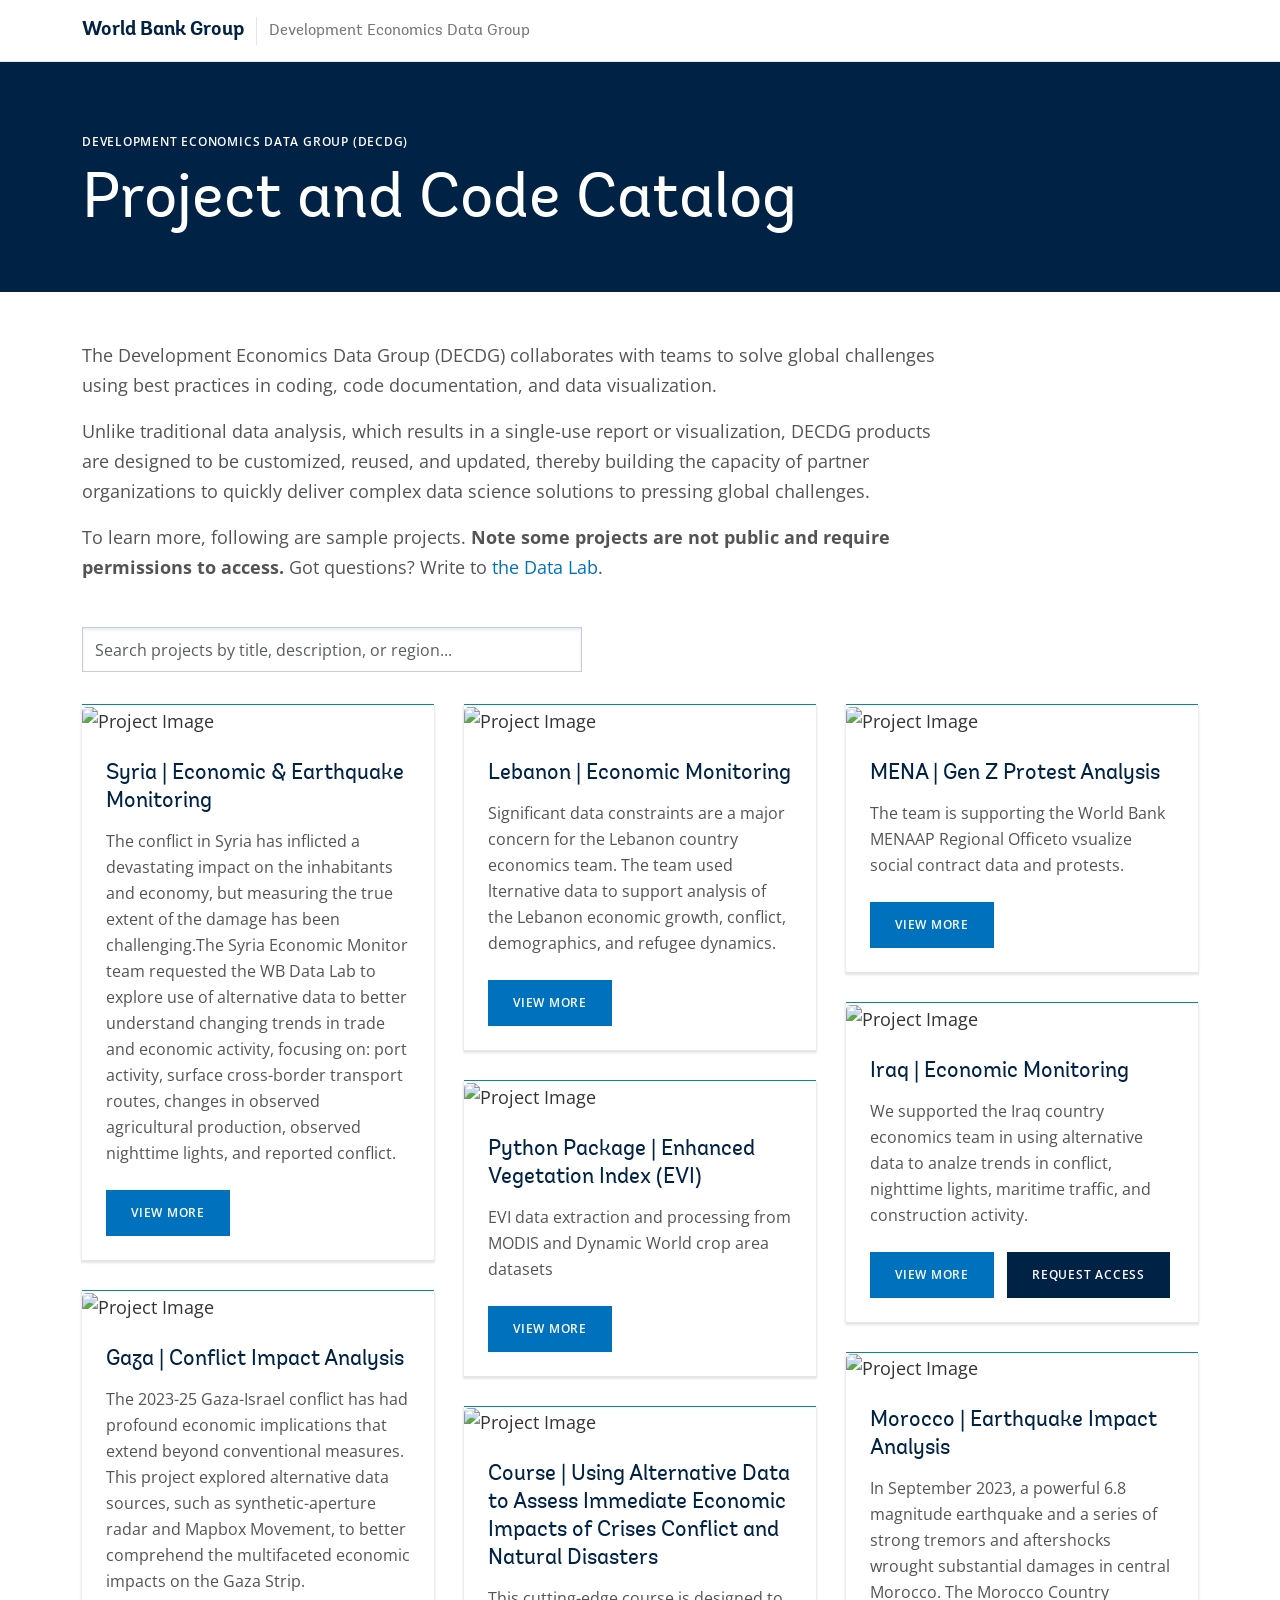
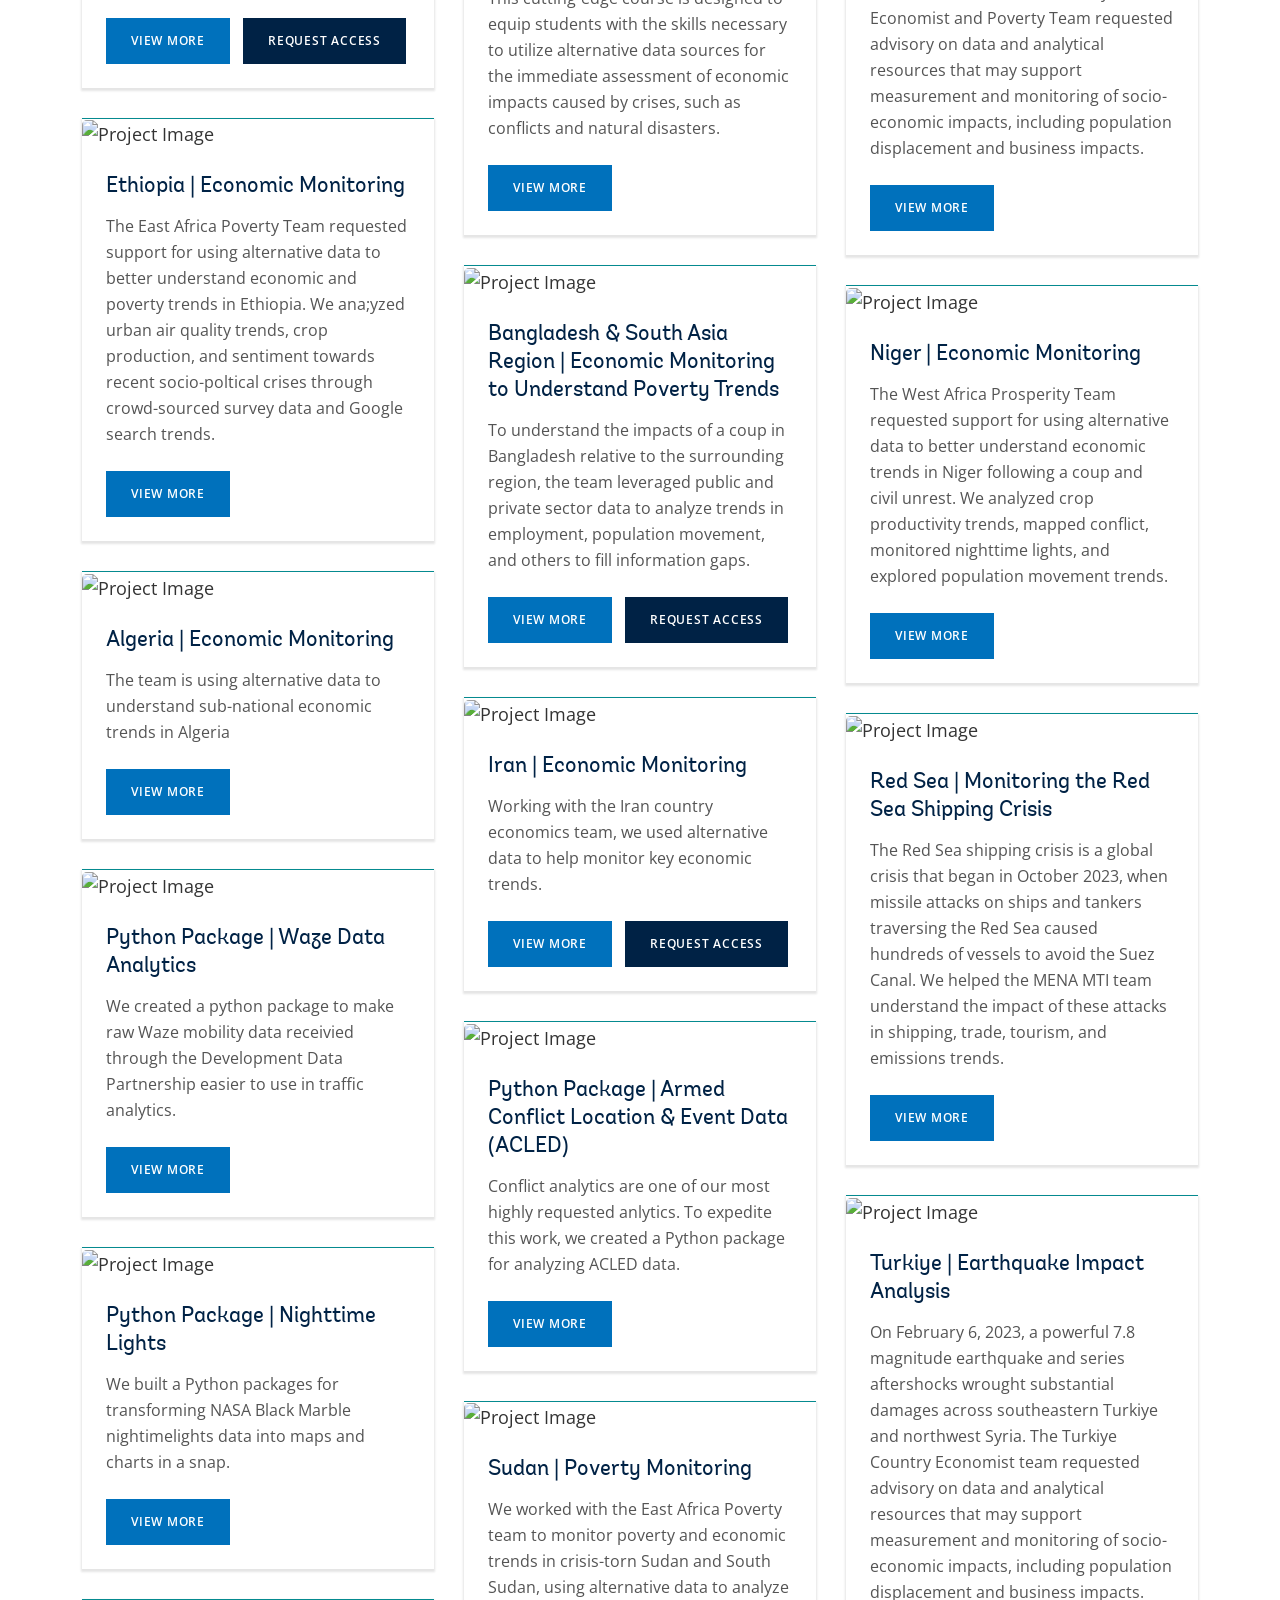
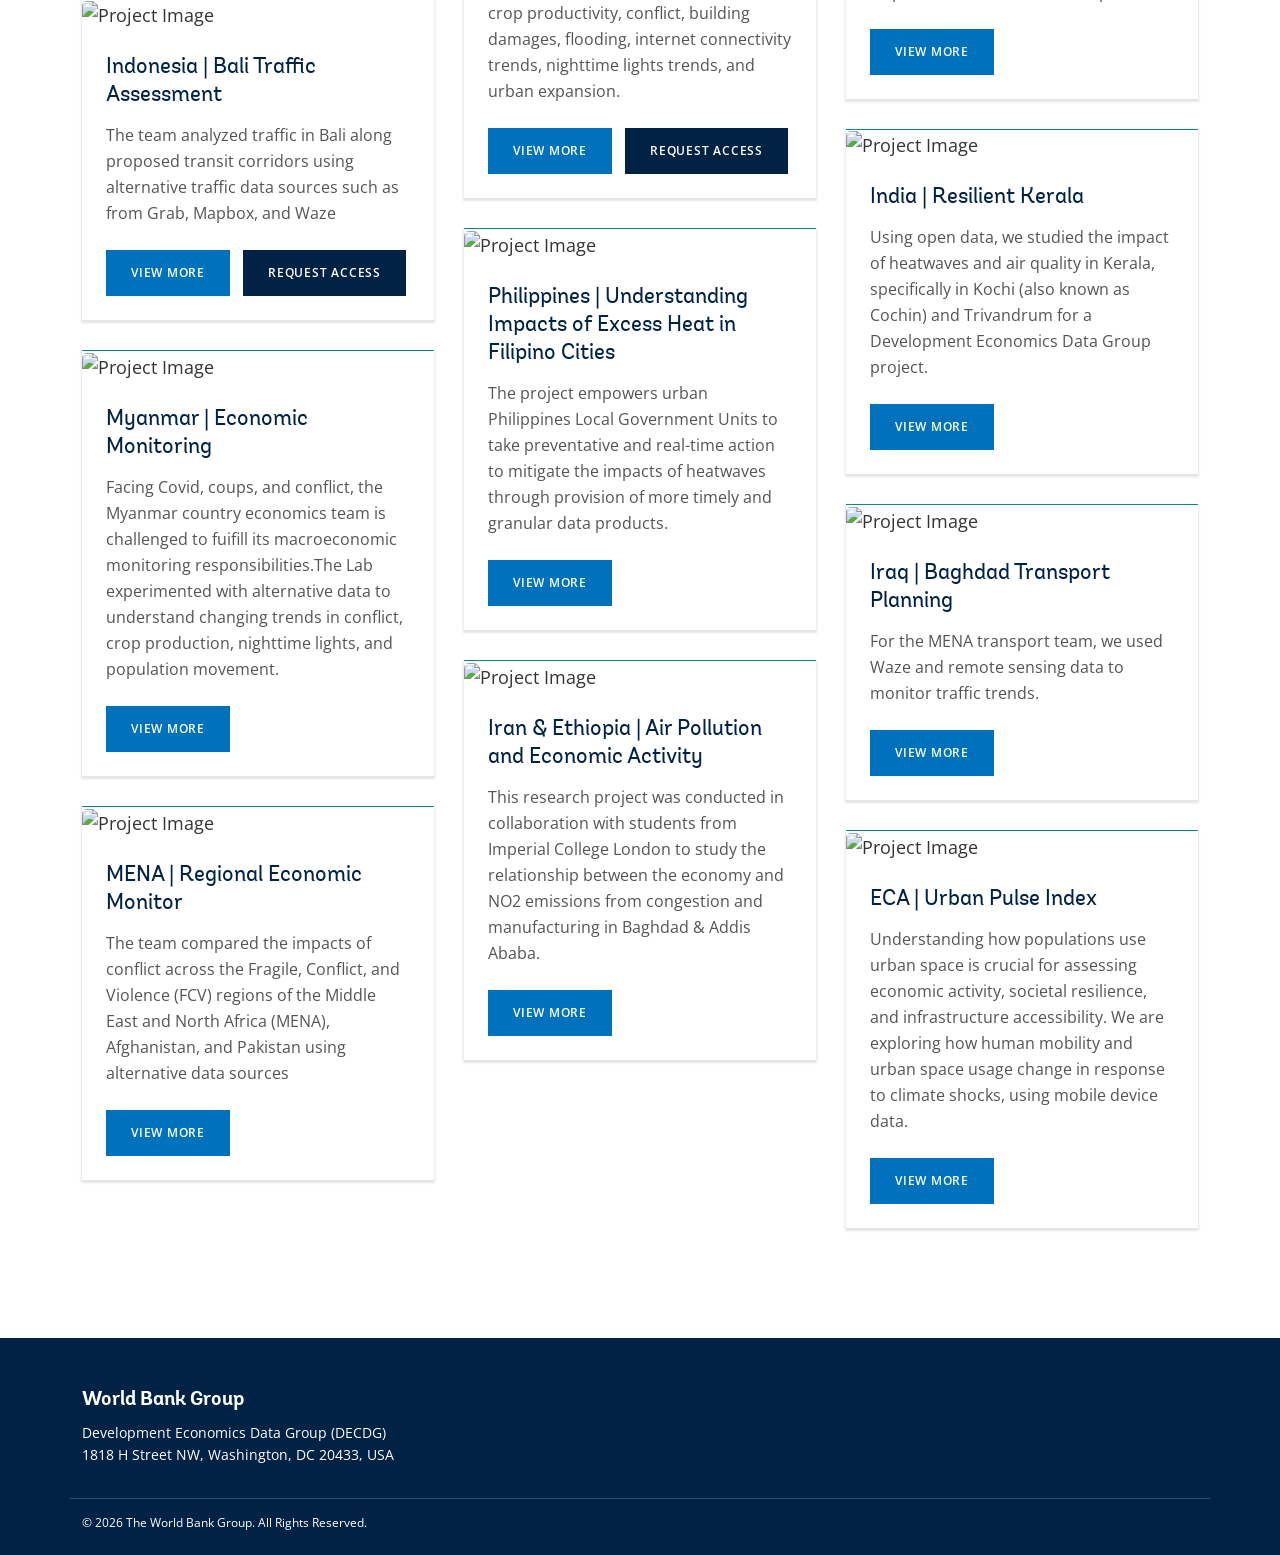
==== index.html @ d18d364f "Restyle catalog with WBG Development Data Group design Co-Authored-By: Claude Sonnet 5 <noreply@anth" ====
<!DOCTYPE html>
<html lang="en">
<head>
    <meta charset="UTF-8">
    <meta name="viewport" content="width=device-width, initial-scale=1.0">
    <title>Project and Code Catalog</title>
    <!-- Direct static paths -->
      <link rel="stylesheet" href="https://cdn.jsdelivr.net/npm/bootstrap@5.3.0/dist/css/bootstrap.min.css">
  <link rel="stylesheet" href="./static/styles.css">
</head>
<body>

    <div class="content-wrapper">
        <!-- Navbar -->
        <nav class="site-nav">
            <a class="container site-brand" href="https://datapartnership.org/" target="_blank">
                <span class="brand-wbg">World Bank Group</span>
                <span class="brand-unit">Development Economics Data Group</span>
            </a>
        </nav>

        <!-- Hero -->
        <header class="hero">
            <div class="container hero-inner">
                <div class="hero-eyebrow">Development Economics Data Group (DECDG)</div>
                <h1 class="page-title">Project and Code Catalog</h1>
            </div>
        </header>

        <!-- Main Content -->
        <main class="container mt-5">
            <!-- Description Text -->
            <p class="data-lab-description">
                The Development Economics Data Group (DECDG) collaborates with teams to solve global challenges using best practices in coding, code documentation, and data visualization.
            </p>
            <p class="data-lab-description">
                Unlike traditional data analysis, which results in a single-use report or visualization, DECDG products are designed to be customized, reused, and updated, thereby building the capacity of partner organizations to quickly deliver complex data science solutions to pressing global challenges.
            </p>
            <p class="data-lab-description">
                To learn more, following are sample projects. <strong>Note some projects are not public and require permissions to access.</strong> Got questions? Write to <a href="mailto:datalabp@worldbank.org">the Data Lab</a>.
            </p>

            <br>

            <!-- Search -->
            <div class="project-search-wrapper">
                <input type="text" id="project-search" class="form-control project-search" placeholder="Search projects by title, description, or region...">
                <p id="project-search-count" class="project-search-count"></p>
            </div>

            <!-- Project Cards -->
            <div class="masonry-grid" id="masonry-grid">
                
                    
                    <div class="masonry-item">
                        <div class="card">
                            
                                <img src="./static/images/syr.png" class="card-img-top" alt="Project Image">
                            
                            <div class="card-body">
                                <h5 class="card-title">Syria | Economic &amp; Earthquake Monitoring</h5>
                                <p class="card-text">The conflict in Syria has inflicted a devastating impact on the inhabitants and economy, but measuring the true extent of the damage has been challenging.The Syria Economic Monitor team requested the WB Data Lab to explore use of alternative data to better understand changing trends in trade and economic activity, focusing on: port activity, surface cross-border transport routes, changes in observed agricultural production, observed nighttime lights, and reported conflict.</p>
                                <a href="https://datapartnership.org/syria-economic-monitor/README.html" class="btn btn-primary" target="_blank">View More</a>
                                
                            </div>
                        </div>
                    </div>
                    
                
                    
                    <div class="masonry-item">
                        <div class="card">
                            
                                <img src="./static/images/gaza.png" class="card-img-top" alt="Project Image">
                            
                            <div class="card-body">
                                <h5 class="card-title">Gaza | Conflict Impact Analysis</h5>
                                <p class="card-text">The 2023-25 Gaza-Israel conflict has had profound economic implications that extend beyond conventional measures. This project explored alternative data sources, such as synthetic-aperture radar and Mapbox Movement, to better comprehend the multifaceted economic impacts on the Gaza Strip.</p>
                                <a href="https://worldbank.github.io/gaza-israel-conflict-impact-analysis/README.html" class="btn btn-primary" target="_blank">View More</a>
                                
                                <a href="mailto:datapartnership@worldbank.org?subject=Request%20to%20Access%20Project%20Information%20and%20Code%3A%20Gaza%20%7C%20Conflict%20Impact%20Analysis&body=Dear%20Development%20Data%20Partnership%20Colleagues%2C%0A%0AI%20am%20writing%20to%20request%20permission%20to%20access%20project%20information%2C%20analytics%2C%20and%20code%20repository%20for%20the%20above-referenced%20project." class="btn btn-request-access">Request Access</a>
                                
                            </div>
                        </div>
                    </div>
                    
                
                    
                    <div class="masonry-item">
                        <div class="card">
                            
                                <img src="./static/images/ethi.png" class="card-img-top" alt="Project Image">
                            
                            <div class="card-body">
                                <h5 class="card-title">Ethiopia | Economic Monitoring</h5>
                                <p class="card-text">The East Africa Poverty Team requested support for using alternative data to better understand economic and poverty trends in Ethiopia. We ana;yzed urban air quality trends, crop production, and sentiment towards recent socio-poltical crises through crowd-sourced survey data and Google search trends.</p>
                                <a href="https://datapartnership.org/ethiopia-economic-monitoring/README.html" class="btn btn-primary" target="_blank">View More</a>
                                
                            </div>
                        </div>
                    </div>
                    
                
                    
                    <div class="masonry-item">
                        <div class="card">
                            
                                <img src="./static/images/algeria.png" class="card-img-top" alt="Project Image">
                            
                            <div class="card-body">
                                <h5 class="card-title">Algeria | Economic Monitoring</h5>
                                <p class="card-text">The team is using alternative data to understand  sub-national economic trends in Algeria</p>
                                <a href=" https://datapartnership.org/algeria-economic-monitoring/README.html" class="btn btn-primary" target="_blank">View More</a>
                                
                            </div>
                        </div>
                    </div>
                    
                
                    
                    <div class="masonry-item">
                        <div class="card">
                            
                                <img src="./static/images/waze.png" class="card-img-top" alt="Project Image">
                            
                            <div class="card-body">
                                <h5 class="card-title">Python Package | Waze Data Analytics</h5>
                                <p class="card-text">We created a python package to make raw Waze mobility data receivied through the Development Data Partnership easier to use in traffic analytics. </p>
                                <a href="https://github.com/worldbank/wazeasy" class="btn btn-primary" target="_blank">View More</a>
                                
                            </div>
                        </div>
                    </div>
                    
                
                    
                    <div class="masonry-item">
                        <div class="card">
                            
                                <img src="./static/images/ntl.png" class="card-img-top" alt="Project Image">
                            
                            <div class="card-body">
                                <h5 class="card-title">Python Package | Nighttime Lights</h5>
                                <p class="card-text">We built a Python packages for transforming NASA Black Marble nightimelights data into maps and charts in a snap.</p>
                                <a href="https://worldbank.github.io/blackmarblepy/README.html" class="btn btn-primary" target="_blank">View More</a>
                                
                            </div>
                        </div>
                    </div>
                    
                
                    
                    <div class="masonry-item">
                        <div class="card">
                            
                                <img src="./static/images/bali.png" class="card-img-top" alt="Project Image">
                            
                            <div class="card-body">
                                <h5 class="card-title">Indonesia | Bali Traffic Assessment</h5>
                                <p class="card-text">The team analyzed traffic in Bali along proposed transit corridors using alternative traffic data sources such as from Grab, Mapbox, and Waze</p>
                                <a href="https://worldbank.github.io/indonesia-traffic-analysis/README.html" class="btn btn-primary" target="_blank">View More</a>
                                
                                <a href="mailto:datapartnership@worldbank.org?subject=Request%20to%20Access%20Project%20Information%20and%20Code%3A%20Indonesia%20%7C%20Bali%20Traffic%20Assessment&body=Dear%20Development%20Data%20Partnership%20Colleagues%2C%0A%0AI%20am%20writing%20to%20request%20permission%20to%20access%20project%20information%2C%20analytics%2C%20and%20code%20repository%20for%20the%20above-referenced%20project." class="btn btn-request-access">Request Access</a>
                                
                            </div>
                        </div>
                    </div>
                    
                
                    
                    <div class="masonry-item">
                        <div class="card">
                            
                                <img src="./static/images/myan.png" class="card-img-top" alt="Project Image">
                            
                            <div class="card-body">
                                <h5 class="card-title">Myanmar | Economic Monitoring</h5>
                                <p class="card-text">Facing Covid, coups, and conflict, the Myanmar country economics team is challenged to fuifill its macroeconomic monitoring responsibilities.The Lab experimented with alternative data to understand changing trends in conflict, crop production, nighttime lights, and population movement.</p>
                                <a href="https://datapartnership.org/myanmar-economic-monitor/README.html" class="btn btn-primary" target="_blank">View More</a>
                                
                            </div>
                        </div>
                    </div>
                    
                
                    
                    <div class="masonry-item">
                        <div class="card">
                            
                                <img src="./static/images/mena.png" class="card-img-top" alt="Project Image">
                            
                            <div class="card-body">
                                <h5 class="card-title">MENA | Regional Economic Monitor</h5>
                                <p class="card-text">The team compared the impacts of conflict across the Fragile, Conflict, and Violence (FCV) regions of the Middle East and North Africa (MENA), Afghanistan, and Pakistan using alternative data sources</p>
                                <a href="https://worldbank.github.io/MENA-FCV-economic-monitor/README.html" class="btn btn-primary" target="_blank">View More</a>
                                
                            </div>
                        </div>
                    </div>
                    
                
                    
                    <div class="masonry-item">
                        <div class="card">
                            
                                <img src="./static/images/leb.png" class="card-img-top" alt="Project Image">
                            
                            <div class="card-body">
                                <h5 class="card-title">Lebanon | Economic Monitoring</h5>
                                <p class="card-text">Significant data constraints are a major concern for the Lebanon country economics team. The team used lternative data to support analysis of the Lebanon economic growth, conflict, demographics, and refugee dynamics.</p>
                                <a href="https://datapartnership.org/lebanon-economic-monitor/README.html" class="btn btn-primary" target="_blank">View More</a>
                                
                            </div>
                        </div>
                    </div>
                    
                
                    
                    <div class="masonry-item">
                        <div class="card">
                            
                                <img src="./static/images/evy.png" class="card-img-top" alt="Project Image">
                            
                            <div class="card-body">
                                <h5 class="card-title">Python Package | Enhanced Vegetation Index (EVI)</h5>
                                <p class="card-text"> EVI data extraction and processing from MODIS and Dynamic World crop area datasets</p>
                                <a href="https://github.com/datapartnership/evy" class="btn btn-primary" target="_blank">View More</a>
                                
                            </div>
                        </div>
                    </div>
                    
                
                    
                    <div class="masonry-item">
                        <div class="card">
                            
                                <img src="./static/images/course.png" class="card-img-top" alt="Project Image">
                            
                            <div class="card-body">
                                <h5 class="card-title">Course | Using Alternative Data to Assess Immediate Economic Impacts of Crises Conflict and Natural Disasters</h5>
                                <p class="card-text">This cutting-edge course is designed to equip students with the skills necessary to utilize alternative data sources for the immediate assessment of economic impacts caused by crises, such as conflicts and natural disasters.</p>
                                <a href="https://worldbank.github.io/alternative-data-for-crisis/README.html" class="btn btn-primary" target="_blank">View More</a>
                                
                            </div>
                        </div>
                    </div>
                    
                
                    
                    <div class="masonry-item">
                        <div class="card">
                            
                                <img src="./static/images/bang-internet.png" class="card-img-top" alt="Project Image">
                            
                            <div class="card-body">
                                <h5 class="card-title">Bangladesh &amp; South Asia Region | Economic Monitoring to Understand Poverty Trends</h5>
                                <p class="card-text">To understand the impacts of a coup in Bangladesh relative to the surrounding region, the team leveraged public and private sector data to analyze trends in employment, population movement, and others to fill information gaps.</p>
                                <a href="https://worldbank.github.io/bangladesh-crisis-economic-monitoring/README.html" class="btn btn-primary" target="_blank">View More</a>
                                
                                <a href="mailto:datapartnership@worldbank.org?subject=Request%20to%20Access%20Project%20Information%20and%20Code%3A%20Bangladesh%20%26%20South%20Asia%20Region%20%7C%20Economic%20Monitoring%20to%20Understand%20Poverty%20Trends&body=Dear%20Development%20Data%20Partnership%20Colleagues%2C%0A%0AI%20am%20writing%20to%20request%20permission%20to%20access%20project%20information%2C%20analytics%2C%20and%20code%20repository%20for%20the%20above-referenced%20project." class="btn btn-request-access">Request Access</a>
                                
                            </div>
                        </div>
                    </div>
                    
                
                    
                    <div class="masonry-item">
                        <div class="card">
                            
                                <img src="./static/images/iran.png" class="card-img-top" alt="Project Image">
                            
                            <div class="card-body">
                                <h5 class="card-title">Iran | Economic Monitoring</h5>
                                <p class="card-text">Working with the Iran country economics team, we used alternative data to help monitor key economic trends. </p>
                                <a href="https://worldbank.github.io/iran-economic-monitoring/" class="btn btn-primary" target="_blank">View More</a>
                                
                                <a href="mailto:datapartnership@worldbank.org?subject=Request%20to%20Access%20Project%20Information%20and%20Code%3A%20Iran%20%7C%20Economic%20Monitoring&body=Dear%20Development%20Data%20Partnership%20Colleagues%2C%0A%0AI%20am%20writing%20to%20request%20permission%20to%20access%20project%20information%2C%20analytics%2C%20and%20code%20repository%20for%20the%20above-referenced%20project." class="btn btn-request-access">Request Access</a>
                                
                            </div>
                        </div>
                    </div>
                    
                
                    
                    <div class="masonry-item">
                        <div class="card">
                            
                                <img src="./static/images/acled.png" class="card-img-top" alt="Project Image">
                            
                            <div class="card-body">
                                <h5 class="card-title">Python Package | Armed Conflict Location &amp; Event Data (ACLED)</h5>
                                <p class="card-text">Conflict analytics are one of our most highly requested anlytics. To expedite this work, we created a Python package for analyzing ACLED data. </p>
                                <a href="https://github.com/datapartnership/acled_conflict_analysis" class="btn btn-primary" target="_blank">View More</a>
                                
                            </div>
                        </div>
                    </div>
                    
                
                    
                    <div class="masonry-item">
                        <div class="card">
                            
                                <img src="./static/images/sudan.png" class="card-img-top" alt="Project Image">
                            
                            <div class="card-body">
                                <h5 class="card-title">Sudan | Poverty Monitoring</h5>
                                <p class="card-text">We worked with the East Africa Poverty team to monitor poverty and economic trends in crisis-torn Sudan and South Sudan, using alternative data to analyze crop productivity, conflict, building damages, flooding, internet connectivity trends, nighttime lights trends, and urban expansion.</p>
                                <a href="https://worldbank.github.io/sudan-poverty-monitoring" class="btn btn-primary" target="_blank">View More</a>
                                
                                <a href="mailto:datapartnership@worldbank.org?subject=Request%20to%20Access%20Project%20Information%20and%20Code%3A%20Sudan%20%7C%20Poverty%20Monitoring&body=Dear%20Development%20Data%20Partnership%20Colleagues%2C%0A%0AI%20am%20writing%20to%20request%20permission%20to%20access%20project%20information%2C%20analytics%2C%20and%20code%20repository%20for%20the%20above-referenced%20project." class="btn btn-request-access">Request Access</a>
                                
                            </div>
                        </div>
                    </div>
                    
                
                    
                    <div class="masonry-item">
                        <div class="card">
                            
                                <img src="./static/images/phil-heat.png" class="card-img-top" alt="Project Image">
                            
                            <div class="card-body">
                                <h5 class="card-title">Philippines | Understanding Impacts of Excess Heat in Filipino Cities</h5>
                                <p class="card-text">The project empowers urban Philippines Local Government Units to take preventative and real-time action to mitigate the impacts of heatwaves through provision of more timely and granular data products.</p>
                                <a href="https://datapartnership.org/heatwaves-in-the-philippines/README.html" class="btn btn-primary" target="_blank">View More</a>
                                
                            </div>
                        </div>
                    </div>
                    
                
                    
                    <div class="masonry-item">
                        <div class="card">
                            
                                <img src="./static/images/icl_airpollution.png" class="card-img-top" alt="Project Image">
                            
                            <div class="card-body">
                                <h5 class="card-title">Iran &amp; Ethiopia | Air Pollution and Economic Activity</h5>
                                <p class="card-text">This research project was conducted in collaboration with students from Imperial College London to study the relationship between the economy and NO2 emissions from congestion and manufacturing in Baghdad &amp; Addis Ababa.</p>
                                <a href=" https://datapartnership.org/air-pollution-mobility-research-project/" class="btn btn-primary" target="_blank">View More</a>
                                
                            </div>
                        </div>
                    </div>
                    
                
                    
                    <div class="masonry-item">
                        <div class="card">
                            
                                <img src="./static/images/genz_protests.png" class="card-img-top" alt="Project Image">
                            
                            <div class="card-body">
                                <h5 class="card-title">MENA | Gen Z Protest Analysis</h5>
                                <p class="card-text">The team is supporting the World Bank MENAAP Regional Officeto vsualize social contract data and protests. </p>
                                <a href=" https://datapartnership.org/GenZ_Protest_Analysis/README.html" class="btn btn-primary" target="_blank">View More</a>
                                
                            </div>
                        </div>
                    </div>
                    
                
                    
                    <div class="masonry-item">
                        <div class="card">
                            
                                <img src="./static/images/iraq.png" class="card-img-top" alt="Project Image">
                            
                            <div class="card-body">
                                <h5 class="card-title">Iraq | Economic Monitoring</h5>
                                <p class="card-text">We supported the Iraq country economics team in using alternative data to analze trends in conflict, nighttime lights, maritime traffic, and construction activity. </p>
                                <a href="https://worldbank.github.io/iraq-economic-monitoring/" class="btn btn-primary" target="_blank">View More</a>
                                
                                <a href="mailto:datapartnership@worldbank.org?subject=Request%20to%20Access%20Project%20Information%20and%20Code%3A%20Iraq%20%7C%20Economic%20Monitoring&body=Dear%20Development%20Data%20Partnership%20Colleagues%2C%0A%0AI%20am%20writing%20to%20request%20permission%20to%20access%20project%20information%2C%20analytics%2C%20and%20code%20repository%20for%20the%20above-referenced%20project." class="btn btn-request-access">Request Access</a>
                                
                            </div>
                        </div>
                    </div>
                    
                
                    
                    <div class="masonry-item">
                        <div class="card">
                            
                                <img src="./static/images/mor-earth.png" class="card-img-top" alt="Project Image">
                            
                            <div class="card-body">
                                <h5 class="card-title">Morocco | Earthquake Impact Analysis</h5>
                                <p class="card-text">In September 2023, a powerful 6.8 magnitude earthquake and a series of strong tremors and aftershocks wrought substantial damages in central Morocco. The Morocco Country Economist and Poverty Team requested advisory on data and analytical resources that may support measurement and monitoring of socio-economic impacts, including population displacement and business impacts.</p>
                                <a href="https://datapartnership.org/morocco-earthquake-impact/README.html" class="btn btn-primary" target="_blank">View More</a>
                                
                            </div>
                        </div>
                    </div>
                    
                
                    
                    <div class="masonry-item">
                        <div class="card">
                            
                                <img src="./static/images/niger.png" class="card-img-top" alt="Project Image">
                            
                            <div class="card-body">
                                <h5 class="card-title">Niger | Economic Monitoring</h5>
                                <p class="card-text">The West Africa Prosperity Team requested support for using alternative data to better understand economic trends in Niger following a coup and civil unrest. We analyzed crop productivity trends, mapped conflict, monitored nighttime lights, and explored population movement trends.</p>
                                <a href="https://datapartnership.org/niger-economic-monitoring/README.html" class="btn btn-primary" target="_blank">View More</a>
                                
                            </div>
                        </div>
                    </div>
                    
                
                    
                    <div class="masonry-item">
                        <div class="card">
                            
                                <img src="./static/images/red-sea.png" class="card-img-top" alt="Project Image">
                            
                            <div class="card-body">
                                <h5 class="card-title">Red Sea | Monitoring the Red Sea Shipping Crisis</h5>
                                <p class="card-text">The Red Sea shipping crisis is a global crisis that began in October 2023, when missile attacks on ships and tankers traversing the Red Sea caused hundreds of vessels to avoid the Suez Canal. We helped the MENA MTI team understand the impact of these attacks in shipping, trade, tourism, and emissions trends.</p>
                                <a href="https://datapartnership.org/red-sea-monitoring/README.html" class="btn btn-primary" target="_blank">View More</a>
                                
                            </div>
                        </div>
                    </div>
                    
                
                    
                    <div class="masonry-item">
                        <div class="card">
                            
                                <img src="./static/images/turk.png" class="card-img-top" alt="Project Image">
                            
                            <div class="card-body">
                                <h5 class="card-title">Turkiye | Earthquake Impact Analysis</h5>
                                <p class="card-text">On February 6, 2023, a powerful 7.8 magnitude earthquake and series aftershocks wrought substantial damages across southeastern Turkiye and northwest Syria. The Turkiye Country Economist team requested advisory on data and analytical resources that may support measurement and monitoring of socio-economic impacts, including population displacement and business impacts.</p>
                                <a href="https://datapartnership.org/turkiye-earthquake-impact/README.html" class="btn btn-primary" target="_blank">View More</a>
                                
                            </div>
                        </div>
                    </div>
                    
                
                    
                    <div class="masonry-item">
                        <div class="card">
                            
                                <img src="./static/images/kerala.png" class="card-img-top" alt="Project Image">
                            
                            <div class="card-body">
                                <h5 class="card-title">India | Resilient Kerala</h5>
                                <p class="card-text">Using  open data, we studied the impact of heatwaves and air quality in Kerala, specifically in Kochi (also known as Cochin) and Trivandrum for a Development Economics Data Group project. </p>
                                <a href="https://datapartnership.org/india-kerala-resilience/README.html" class="btn btn-primary" target="_blank">View More</a>
                                
                            </div>
                        </div>
                    </div>
                    
                
                    
                    <div class="masonry-item">
                        <div class="card">
                            
                                <img src="./static/images/iraq-trans.png" class="card-img-top" alt="Project Image">
                            
                            <div class="card-body">
                                <h5 class="card-title">Iraq | Baghdad Transport Planning</h5>
                                <p class="card-text">For the MENA transport team, we used Waze and remote sensing data to monitor traffic trends. </p>
                                <a href="https://worldbank.github.io/iraq-baghdad-transport-planning/README.html" class="btn btn-primary" target="_blank">View More</a>
                                
                            </div>
                        </div>
                    </div>
                    
                
                    
                    <div class="masonry-item">
                        <div class="card">
                            
                                <img src="./static/images/eca.png" class="card-img-top" alt="Project Image">
                            
                            <div class="card-body">
                                <h5 class="card-title">ECA | Urban Pulse Index</h5>
                                <p class="card-text">Understanding how populations use urban space is crucial for assessing economic activity, societal resilience, and infrastructure accessibility. We are exploring how human mobility and urban space usage change in response to climate shocks, using mobile device data.</p>
                                <a href="https://worldbank.github.io/urban-resilience-after-climate-shocks/notebooks/mobility/data-quality-assessment.html" class="btn btn-primary" target="_blank">View More</a>
                                
                            </div>
                        </div>
                    </div>
                    
                
            </div>
            <p id="no-results-message" class="no-results-message" hidden>No projects match your search.</p>
        </main>
    </div>

    <!-- Footer -->
    <footer>
        <div class="container footer-main">
            <div class="footer-brand">World Bank Group</div>
            <p>Development Economics Data Group (DECDG)<br>1818 H Street NW, Washington, DC 20433, USA</p>
        </div>
        <div class="container footer-legal">© 2026 The World Bank Group. All Rights Reserved.</div>
    </footer>

    <!-- Client-side project search (static site, no backend) -->
    <script>
        (function () {
            var input = document.getElementById('project-search');
            var items = Array.prototype.slice.call(document.querySelectorAll('#masonry-grid .masonry-item'));
            var countLabel = document.getElementById('project-search-count');
            var noResults = document.getElementById('no-results-message');

            function normalize(text) {
                return (text || '').toLowerCase();
            }

            function filterProjects() {
                var query = normalize(input.value).trim();
                var visibleCount = 0;

                items.forEach(function (item) {
                    var title = normalize(item.querySelector('.card-title') && item.querySelector('.card-title').textContent);
                    var description = normalize(item.querySelector('.card-text') && item.querySelector('.card-text').textContent);
                    var matches = query === '' || title.indexOf(query) !== -1 || description.indexOf(query) !== -1;
                    item.hidden = !matches;
                    if (matches) visibleCount++;
                });

                countLabel.textContent = query === '' ? '' : (visibleCount + ' project' + (visibleCount === 1 ? '' : 's') + ' found');
                noResults.hidden = visibleCount !== 0;
            }

            input.addEventListener('input', filterProjects);
        })();
    </script>

</body>
</html>
---- static/styles.css ----
/* Styling follows the WBG Development Data Group page (test-page):
   Andes headings, Open Sans body, square uppercase buttons, navy/blue palette. */
@import url('https://fonts.googleapis.com/css2?family=Open+Sans:wght@400;600;700&display=swap');

@font-face { font-family: 'Andes'; src: url('fonts/304244_1_0.woff2') format('woff2'); font-weight: 400; }
@font-face { font-family: 'Andes'; src: url('fonts/304244_0_0.woff2') format('woff2'); font-weight: 700; }

:root {
  --wbg-navy: #002245;
  --wbg-blue: #0071bc;
  --wbg-blue-dark: #004c92;
  --wbg-teal: #058a8f;
  --wbg-text: #333;
  --wbg-text-muted: #545454;
  --wbg-text-light: #787878;
  --wbg-border: #e5e5e5;
  --wbg-bg-light: #f6f6f6;
}

* { box-sizing: border-box; }

html, body {
  height: 100%;
  margin: 0;
  padding: 0;
  display: flex;
  flex-direction: column;
}

body {
  background: #fff;
  color: var(--wbg-text);
  font-family: 'Open Sans', sans-serif;
  font-size: 18px;
  line-height: 29px;
}

a { color: var(--wbg-blue); text-decoration: none; }
a:hover { color: var(--wbg-blue-dark); text-decoration: underline; }

.content-wrapper { flex: 1; display: flex; flex-direction: column; }
main { flex: 1; }

/* Navbar */
.site-nav {
  background: #fff;
  border-bottom: 1px solid var(--wbg-border);
  min-height: 60px;
  display: flex;
  align-items: center;
}

.site-brand {
  display: flex;
  align-items: baseline;
  gap: 12px;
  padding-top: 16px;
  padding-bottom: 16px;
  text-decoration: none;
}
.site-brand:hover { text-decoration: none; }

.brand-wbg {
  font-family: Andes, sans-serif;
  font-weight: 700;
  font-size: 20px;
  line-height: 28px;
  color: var(--wbg-navy);
  white-space: nowrap;
}

.brand-unit {
  font-family: Andes, sans-serif;
  font-size: 16px;
  line-height: 28px;
  color: var(--wbg-text-light);
  padding-left: 12px;
  border-left: 1px solid var(--wbg-border);
  white-space: nowrap;
}

/* Hero banner */
.hero {
  background: var(--wbg-navy);
  color: #fff;
}
.hero-inner {
  padding-top: 72px;
  padding-bottom: 56px;
}
.hero-eyebrow {
  font-size: 12px;
  line-height: 16px;
  font-weight: 600;
  letter-spacing: .78px;
  text-transform: uppercase;
  margin-bottom: 16px;
}
.page-title {
  margin: 0;
  font-family: Andes, sans-serif;
  font-weight: 400;
  font-size: clamp(40px, 6vw, 64px);
  line-height: 1.1;
  text-align: left;
  color: #fff;
}

/* Intro text */
.data-lab-description {
  font-size: 18px;
  line-height: 30px;
  color: var(--wbg-text-muted);
  max-width: 880px;
  margin-bottom: 16px;
}
.data-lab-description a { text-decoration: none; }
.data-lab-description a:hover { color: var(--wbg-blue-dark); text-decoration: underline; }

/* Buttons: square, uppercase, letter-spaced */
.btn {
  border-radius: 0;
  font-family: 'Open Sans', sans-serif;
  font-size: 12px;
  line-height: 16px;
  font-weight: 600;
  letter-spacing: .78px;
  text-transform: uppercase;
  padding: 14px 24px;
  margin-top: 8px;
}

.btn.btn-primary {
  background-color: var(--wbg-blue);
  border-color: transparent;
  color: #fff;
}
.btn.btn-primary:hover,
.btn.btn-primary:focus {
  background-color: var(--wbg-blue-dark);
  border-color: transparent;
  color: #fff;
  text-decoration: none;
}

.btn.btn-request-access {
  background-color: var(--wbg-navy);
  border-color: transparent;
  color: #fff;
  margin-left: 8px;
}
.btn.btn-request-access:hover,
.btn.btn-request-access:focus {
  background-color: #013367;
  border-color: transparent;
  color: #fff;
  text-decoration: none;
}

/* Cards */
.card {
  background-color: #fff;
  color: var(--wbg-text);
  border: 0;
  border-top: 1px solid var(--wbg-teal);
  border-radius: 0;
  box-shadow: 0 2px 2px 1px var(--wbg-border);
  display: flex;
  flex-direction: column;
}
.card img { width: 100%; height: auto; object-fit: cover; }
.card-body {
  flex-grow: 1;
  background-color: #fff;
  color: var(--wbg-text);
  padding: 24px;
}
.card-title {
  margin: 0 0 12px;
  font-family: Andes, sans-serif;
  font-weight: 400;
  font-size: 22px;
  line-height: 28px;
  color: var(--wbg-navy);
}
.card-text {
  font-size: 16px;
  line-height: 26px;
  color: var(--wbg-text-muted);
}

/* Masonry grid */
.masonry-grid {
  column-count: 3;
  column-gap: 30px;
  width: 100%;
  margin-bottom: 80px;
}
.masonry-item {
  display: inline-block;
  width: 100%;
  margin-bottom: 30px;
}
.masonry-item .card {
  display: inline-block;
  width: 100%;
  break-inside: avoid;
}

@media (max-width: 992px) {
  .masonry-grid { column-count: 2; }
}
@media (max-width: 768px) {
  .masonry-grid { column-count: 1; }
  .brand-unit { display: none; }
}

/* Project search */
.project-search-wrapper { margin-bottom: 32px; }

.project-search {
  max-width: 500px;
  height: 45px;
  border: 1px solid #ccc;
  border-radius: 0;
  padding: 0 12px;
  font-size: 16px;
  box-shadow: inset 0 2px 3px rgba(0, 113, 188, 0.12);
}
.project-search:focus {
  border-color: var(--wbg-blue);
  box-shadow: inset 0 2px 3px rgba(0, 113, 188, 0.12);
  outline: none;
}

.project-search-count {
  margin: 8px 0 0;
  font-size: 14px;
  line-height: 20px;
  color: var(--wbg-text-light);
}

.no-results-message {
  color: var(--wbg-text-muted);
  font-size: 16px;
  margin-top: 20px;
}

/* Footer */
footer {
  background-color: var(--wbg-navy);
  color: #fff;
  width: 100%;
  margin-top: auto;
  flex-shrink: 0;
}
.footer-main {
  padding-top: 48px;
  padding-bottom: 32px;
}
.footer-brand {
  font-family: Andes, sans-serif;
  font-weight: 700;
  font-size: 20px;
  line-height: 28px;
  margin-bottom: 8px;
}
footer p { margin: 0; font-size: 14px; line-height: 22px; color: #fff; }
.footer-legal {
  padding-top: 16px;
  padding-bottom: 24px;
  border-top: 1px solid rgba(255, 255, 255, 0.2);
  font-size: 12px;
  line-height: 16px;
  color: #fff;
}
footer a { color: #fff; }
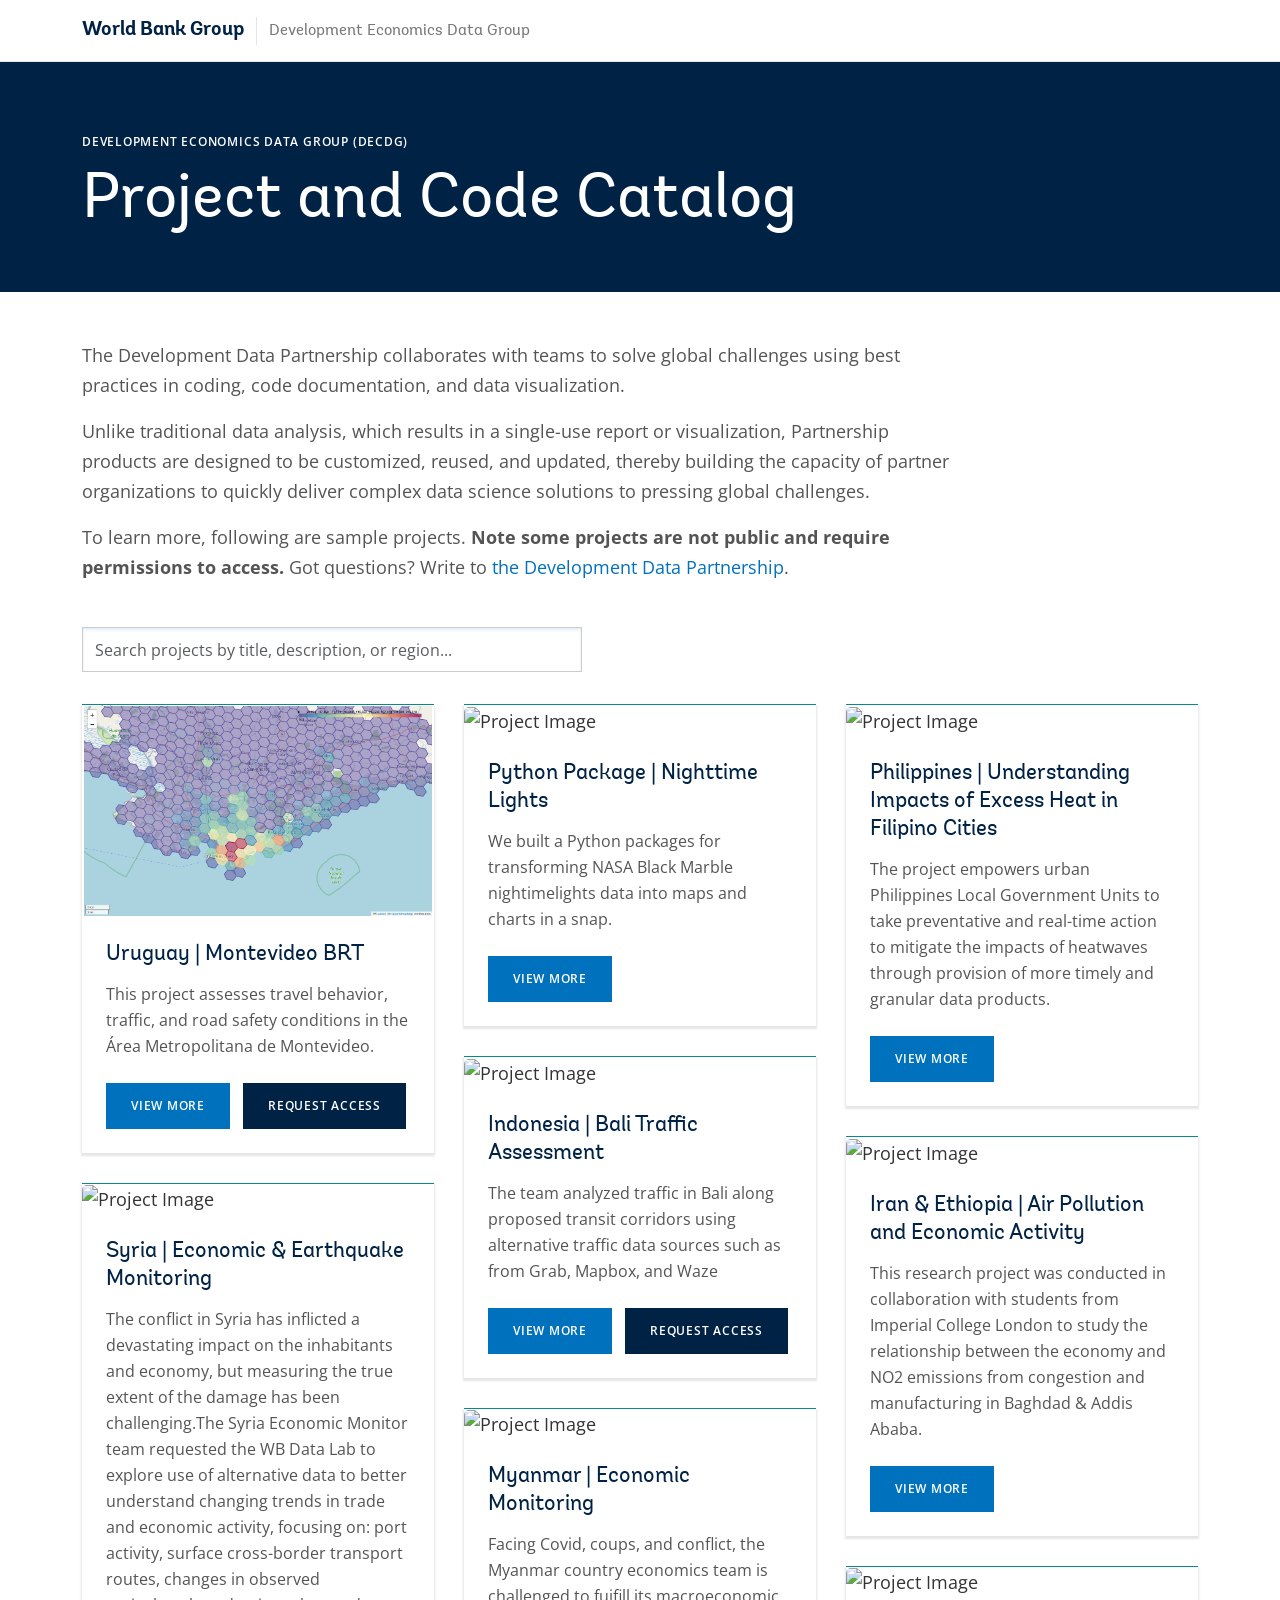
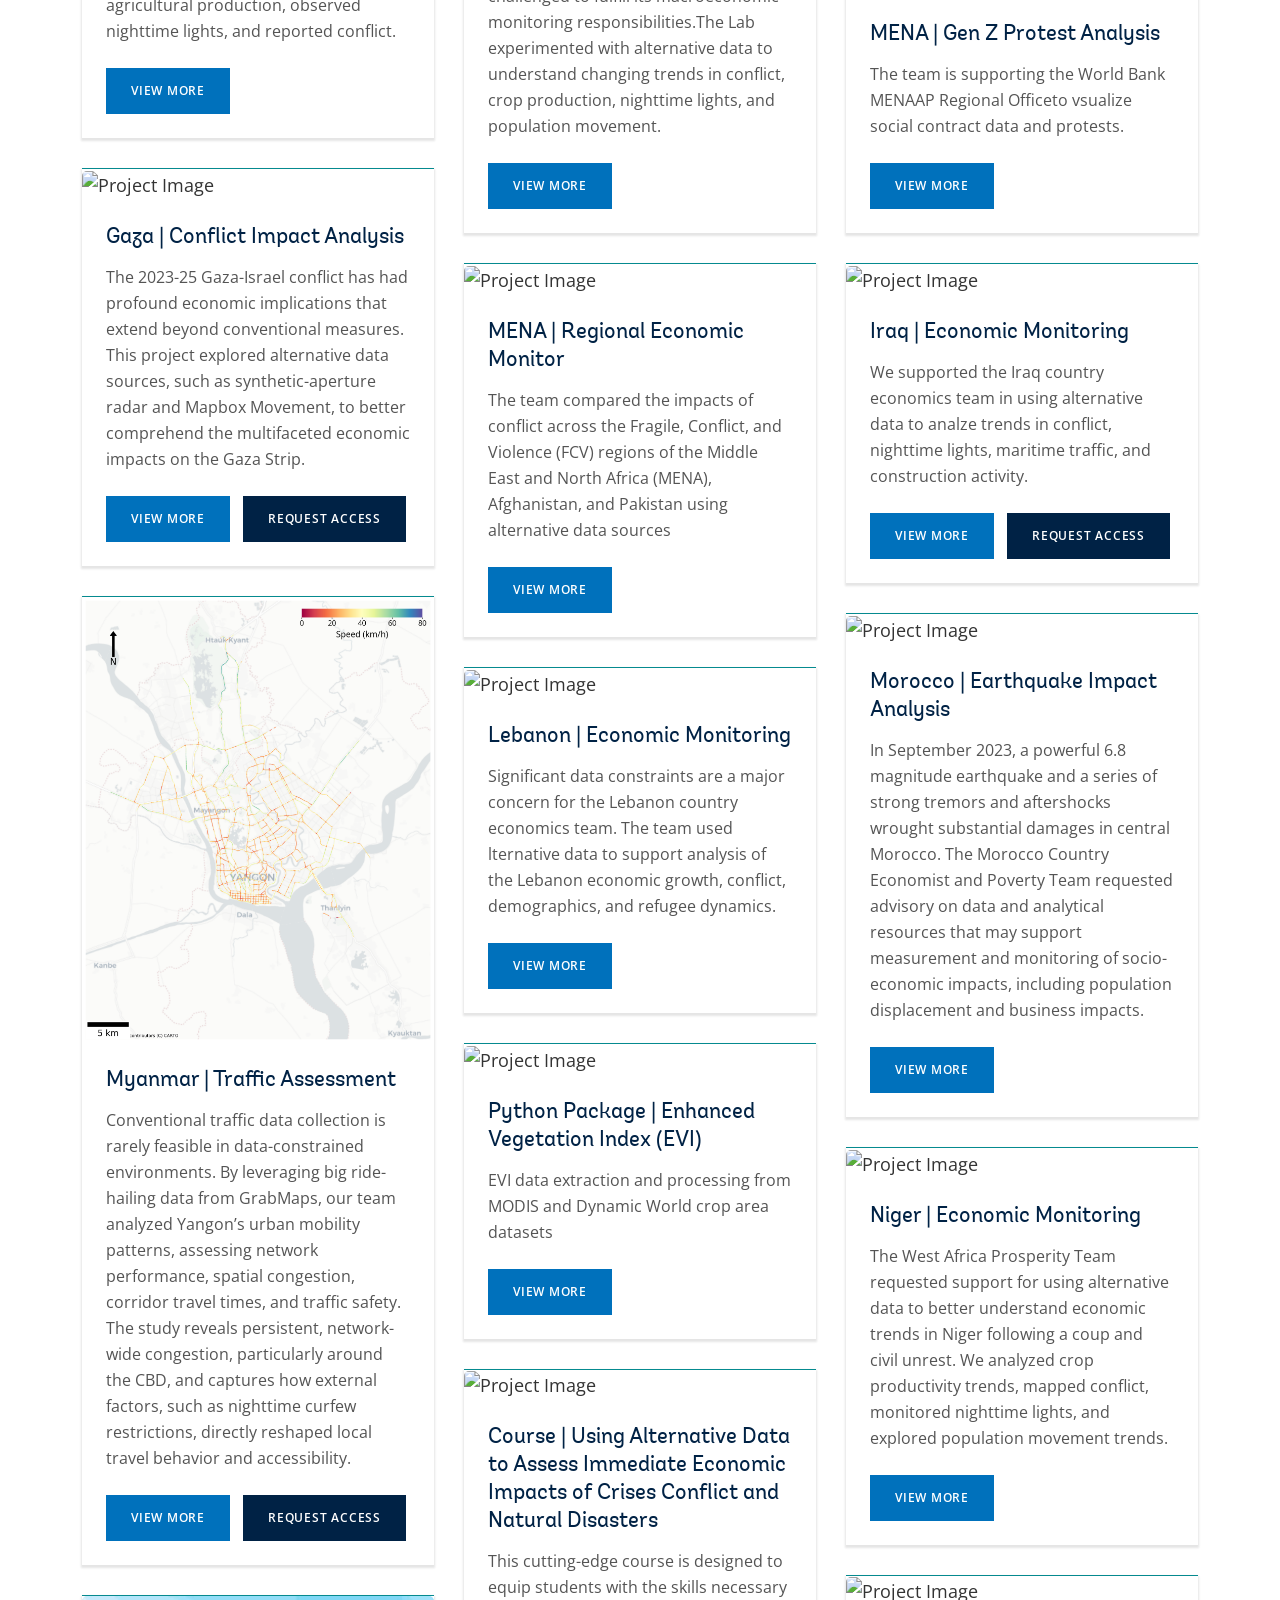
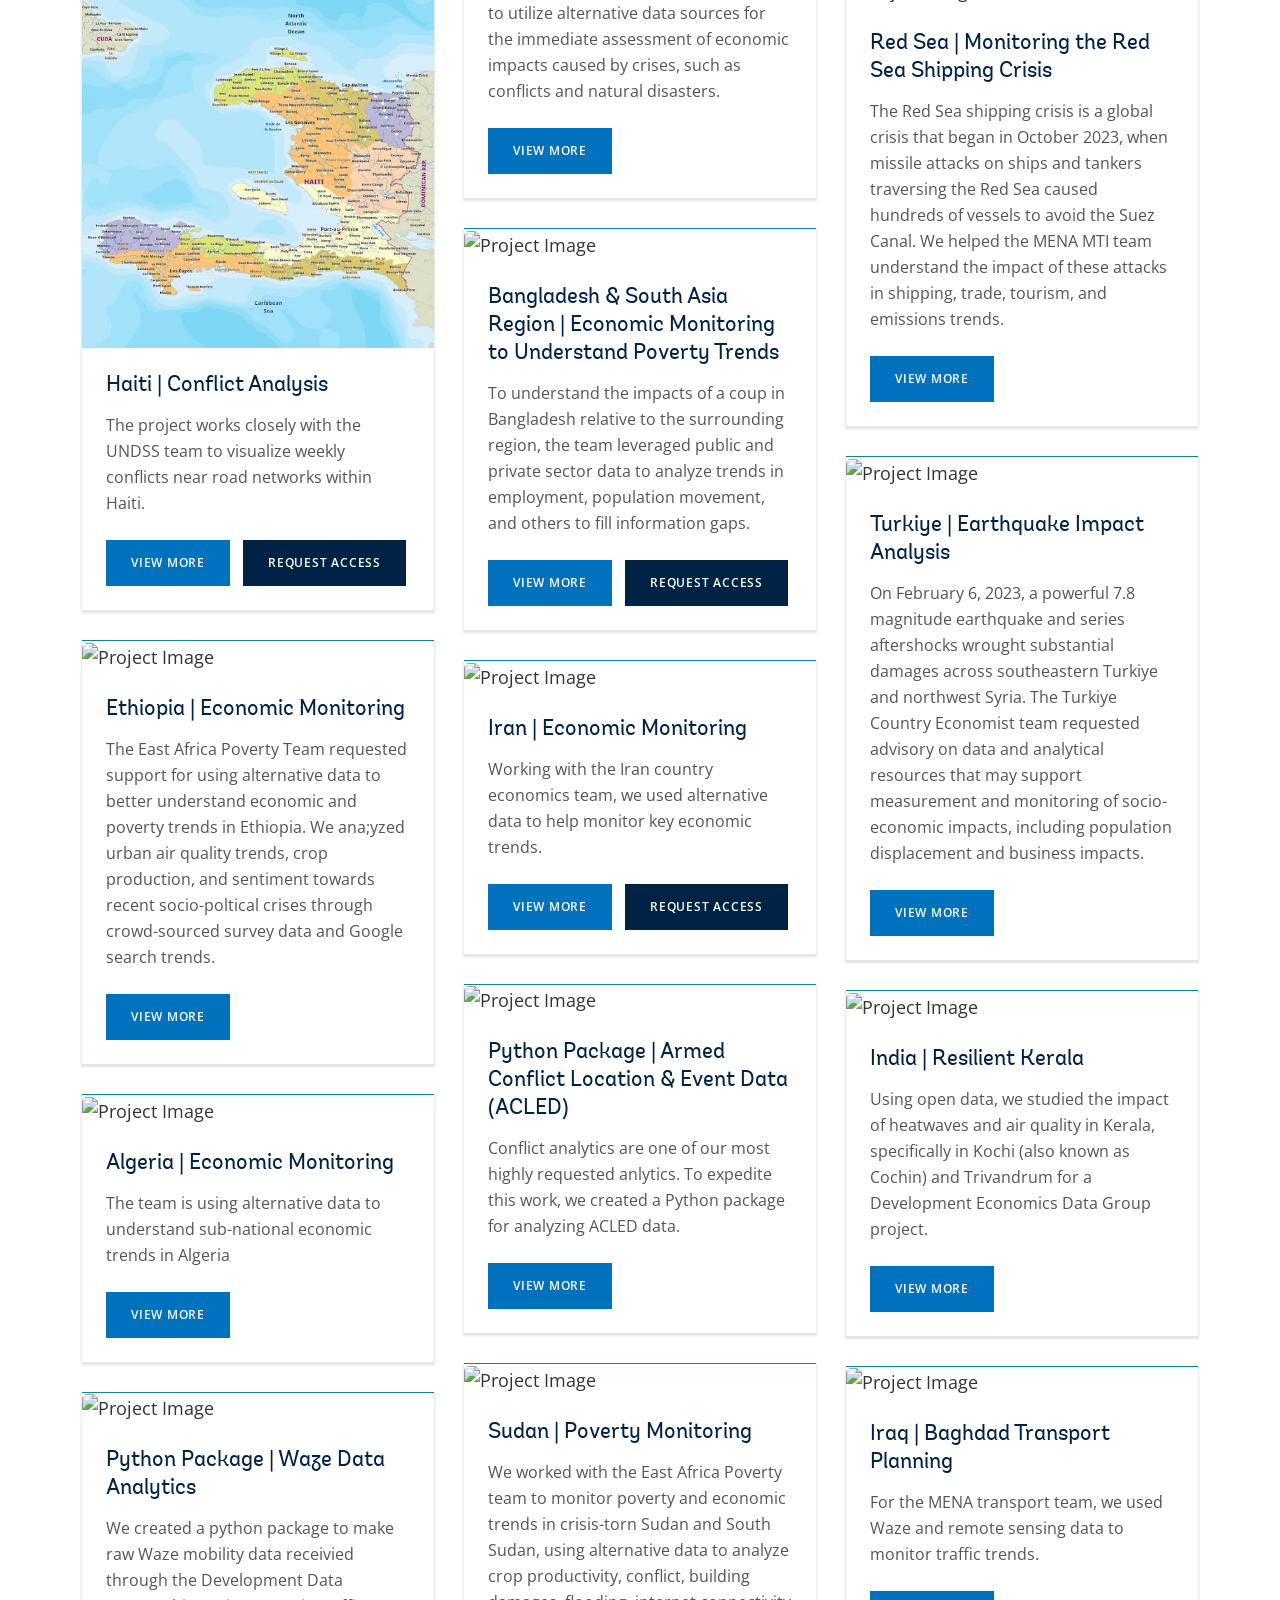
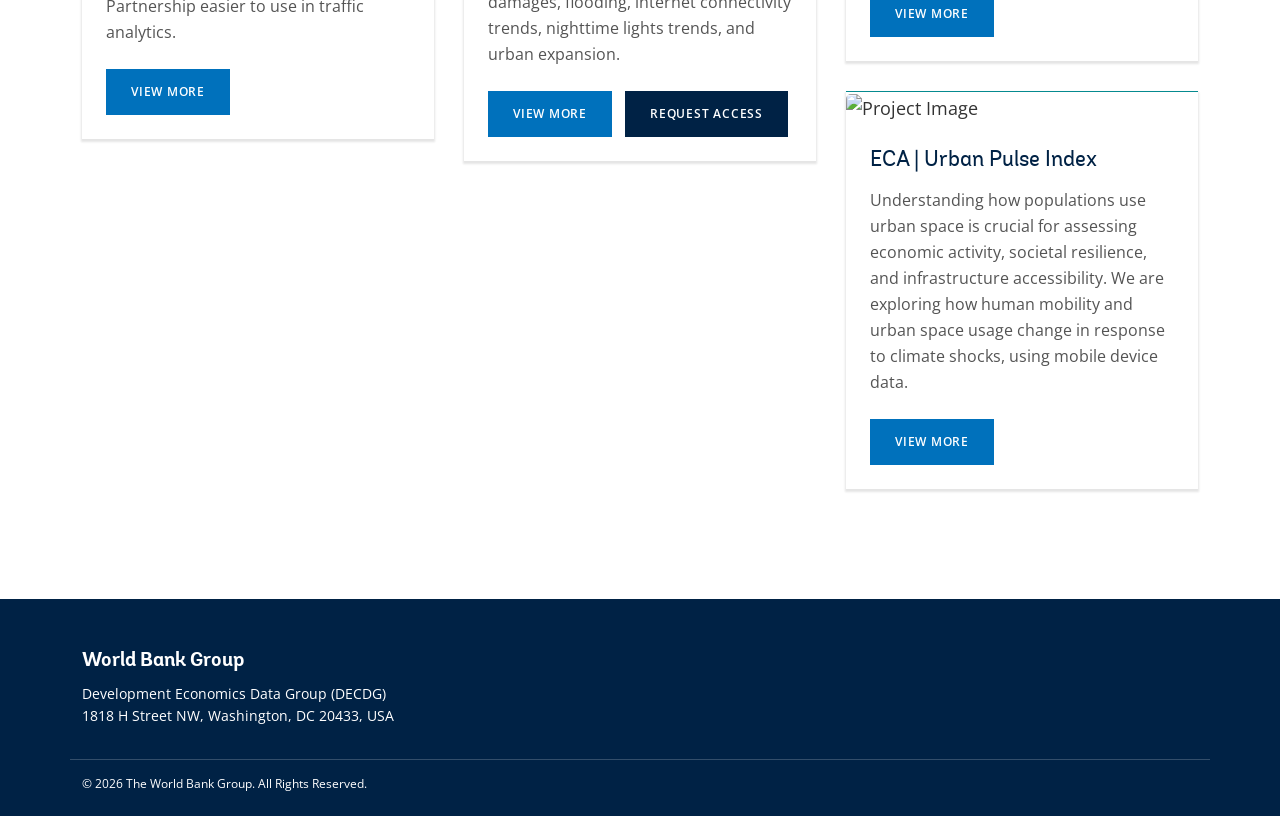
==== commit e28dce9b: "rebuild index html" ====
--- a/index.html
+++ b/index.html
@@ -31,13 +31,13 @@
         <main class="container mt-5">
             <!-- Description Text -->
             <p class="data-lab-description">
-                The Development Economics Data Group (DECDG) collaborates with teams to solve global challenges using best practices in coding, code documentation, and data visualization.
+                The Development Data Partnership collaborates with teams to solve global challenges using best practices in coding, code documentation, and data visualization.
             </p>
             <p class="data-lab-description">
-                Unlike traditional data analysis, which results in a single-use report or visualization, DECDG products are designed to be customized, reused, and updated, thereby building the capacity of partner organizations to quickly deliver complex data science solutions to pressing global challenges.
+                Unlike traditional data analysis, which results in a single-use report or visualization, Partnership products are designed to be customized, reused, and updated, thereby building the capacity of partner organizations to quickly deliver complex data science solutions to pressing global challenges.
             </p>
             <p class="data-lab-description">
-                To learn more, following are sample projects. <strong>Note some projects are not public and require permissions to access.</strong> Got questions? Write to <a href="mailto:datalabp@worldbank.org">the Data Lab</a>.
+                To learn more, following are sample projects. <strong>Note some projects are not public and require permissions to access.</strong> Got questions? Write to <a href="mailto:datapartnership@worldbank.org">the Development Data Partnership</a>.
             </p>
 
             <br>
@@ -55,6 +55,24 @@
                     <div class="masonry-item">
                         <div class="card">
                             
+                                <img src="./static/images/montevideo.png" class="card-img-top" alt="Project Image">
+                            
+                            <div class="card-body">
+                                <h5 class="card-title">Uruguay | Montevideo BRT</h5>
+                                <p class="card-text">This project assesses travel behavior, traffic, and road safety conditions in the Área Metropolitana de Montevideo.</p>
+                                <a href="https://legendary-dollop-k53e1zj.pages.github.io/README.html" class="btn btn-primary" target="_blank">View More</a>
+                                
+                                <a href="mailto:datapartnership@worldbank.org?subject=Request%20to%20Access%20Project%20Information%20and%20Code%3A%20Uruguay%20%7C%20Montevideo%20BRT&body=Dear%20Development%20Data%20Partnership%20Colleagues%2C%0A%0AI%20am%20writing%20to%20request%20permission%20to%20access%20project%20information%2C%20analytics%2C%20and%20code%20repository%20for%20the%20above-referenced%20project." class="btn btn-request-access">Request Access</a>
+                                
+                            </div>
+                        </div>
+                    </div>
+                    
+                
+                    
+                    <div class="masonry-item">
+                        <div class="card">
+                            
                                 <img src="./static/images/syr.png" class="card-img-top" alt="Project Image">
                             
                             <div class="card-body">
@@ -79,6 +97,42 @@
                                 <a href="https://worldbank.github.io/gaza-israel-conflict-impact-analysis/README.html" class="btn btn-primary" target="_blank">View More</a>
                                 
                                 <a href="mailto:datapartnership@worldbank.org?subject=Request%20to%20Access%20Project%20Information%20and%20Code%3A%20Gaza%20%7C%20Conflict%20Impact%20Analysis&body=Dear%20Development%20Data%20Partnership%20Colleagues%2C%0A%0AI%20am%20writing%20to%20request%20permission%20to%20access%20project%20information%2C%20analytics%2C%20and%20code%20repository%20for%20the%20above-referenced%20project." class="btn btn-request-access">Request Access</a>
+                                
+                            </div>
+                        </div>
+                    </div>
+                    
+                
+                    
+                    <div class="masonry-item">
+                        <div class="card">
+                            
+                                <img src="./static/images/myanmar-traffic.png" class="card-img-top" alt="Project Image">
+                            
+                            <div class="card-body">
+                                <h5 class="card-title">Myanmar | Traffic Assessment</h5>
+                                <p class="card-text">Conventional traffic data collection is rarely feasible in data-constrained environments. By leveraging big ride-hailing data from GrabMaps, our team analyzed Yangon’s urban mobility patterns, assessing network performance, spatial congestion, corridor travel times, and traffic safety. The study reveals persistent, network-wide congestion, particularly around the CBD, and captures how external factors, such as nighttime curfew restrictions, directly reshaped local travel behavior and accessibility.</p>
+                                <a href="https://musical-couscous-1ewy535.pages.github.io/README.html" class="btn btn-primary" target="_blank">View More</a>
+                                
+                                <a href="mailto:datapartnership@worldbank.org?subject=Request%20to%20Access%20Project%20Information%20and%20Code%3A%20Myanmar%20%7C%20Traffic%20Assessment&body=Dear%20Development%20Data%20Partnership%20Colleagues%2C%0A%0AI%20am%20writing%20to%20request%20permission%20to%20access%20project%20information%2C%20analytics%2C%20and%20code%20repository%20for%20the%20above-referenced%20project." class="btn btn-request-access">Request Access</a>
+                                
+                            </div>
+                        </div>
+                    </div>
+                    
+                
+                    
+                    <div class="masonry-item">
+                        <div class="card">
+                            
+                                <img src="./static/images/haiti.png" class="card-img-top" alt="Project Image">
+                            
+                            <div class="card-body">
+                                <h5 class="card-title">Haiti | Conflict Analysis</h5>
+                                <p class="card-text">The project works closely with the UNDSS team to visualize weekly conflicts near road networks within Haiti.</p>
+                                <a href=" https://github.com/worldbank/haiti-conflict-analysis" class="btn btn-primary" target="_blank">View More</a>
+                                
+                                <a href="mailto:datapartnership@worldbank.org?subject=Request%20to%20Access%20Project%20Information%20and%20Code%3A%20Haiti%20%7C%20Conflict%20Analysis&body=Dear%20Development%20Data%20Partnership%20Colleagues%2C%0A%0AI%20am%20writing%20to%20request%20permission%20to%20access%20project%20information%2C%20analytics%2C%20and%20code%20repository%20for%20the%20above-referenced%20project." class="btn btn-request-access">Request Access</a>
                                 
                             </div>
                         </div>
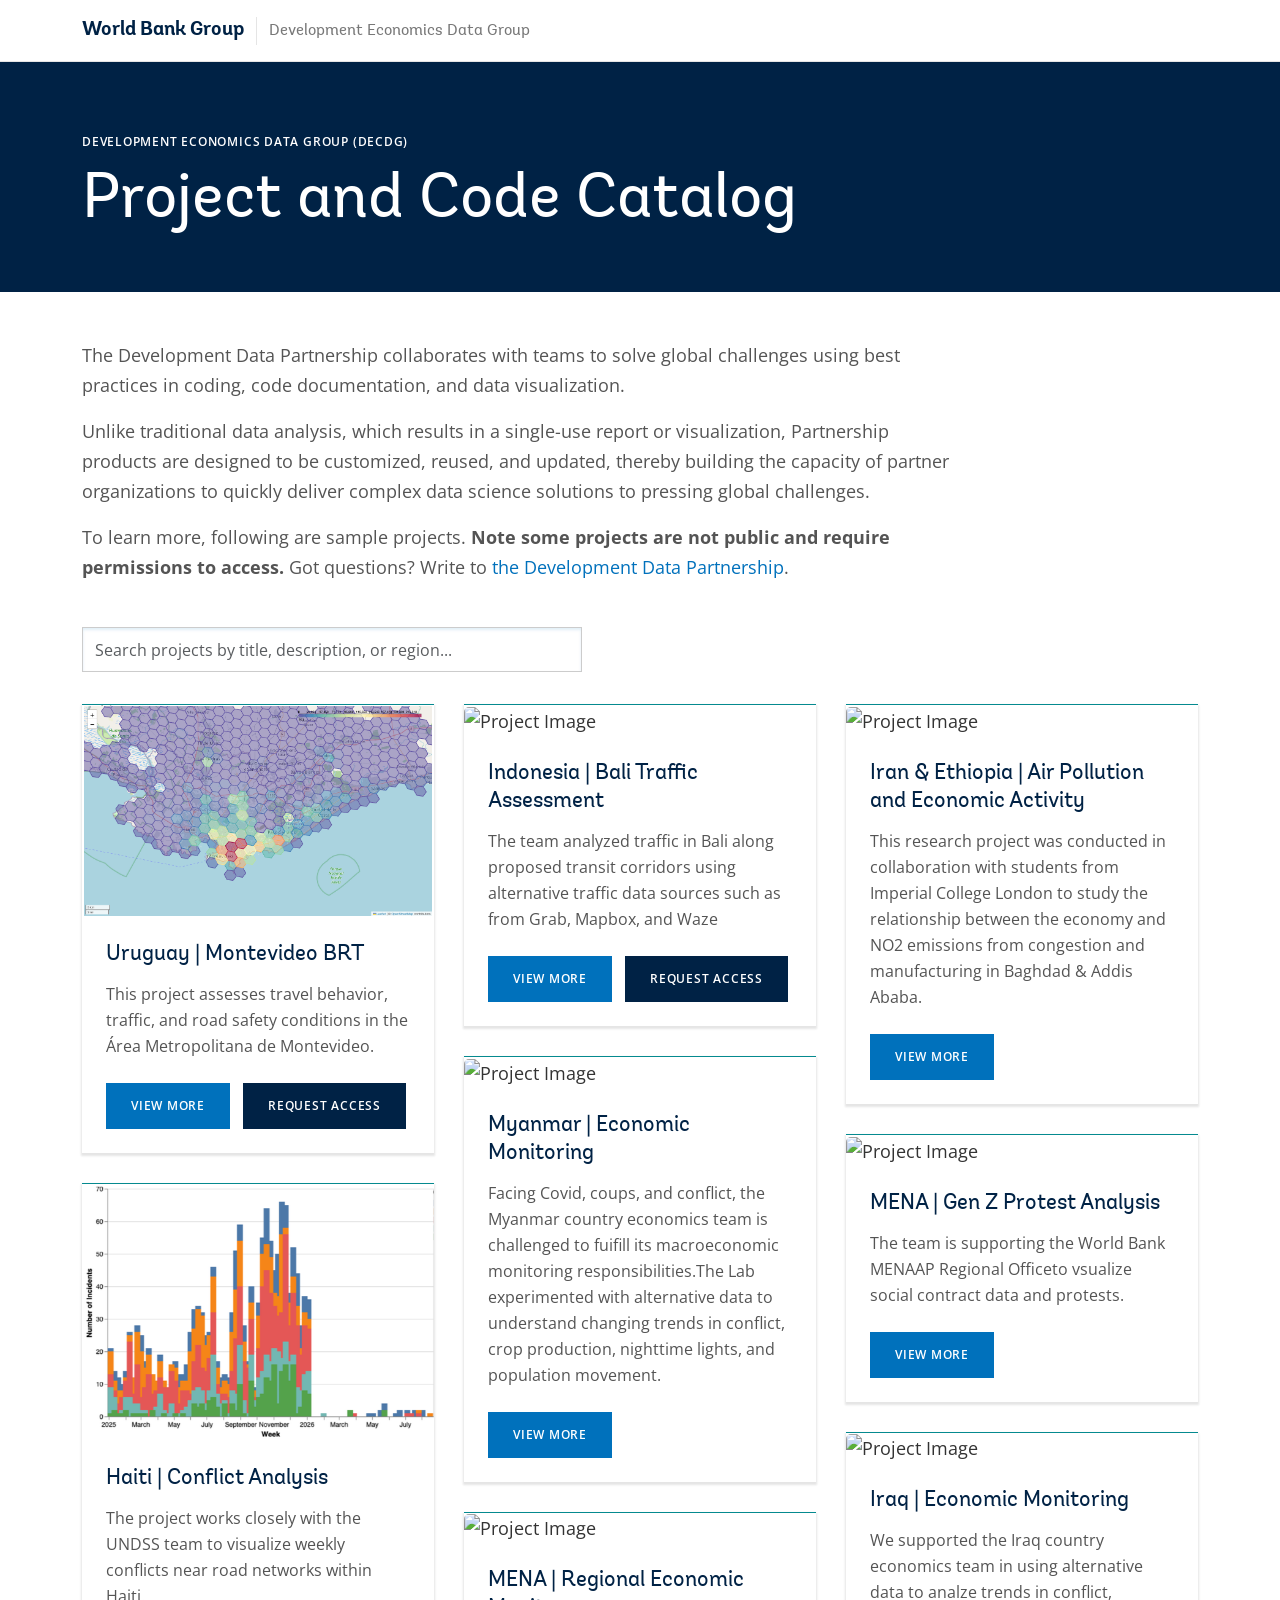
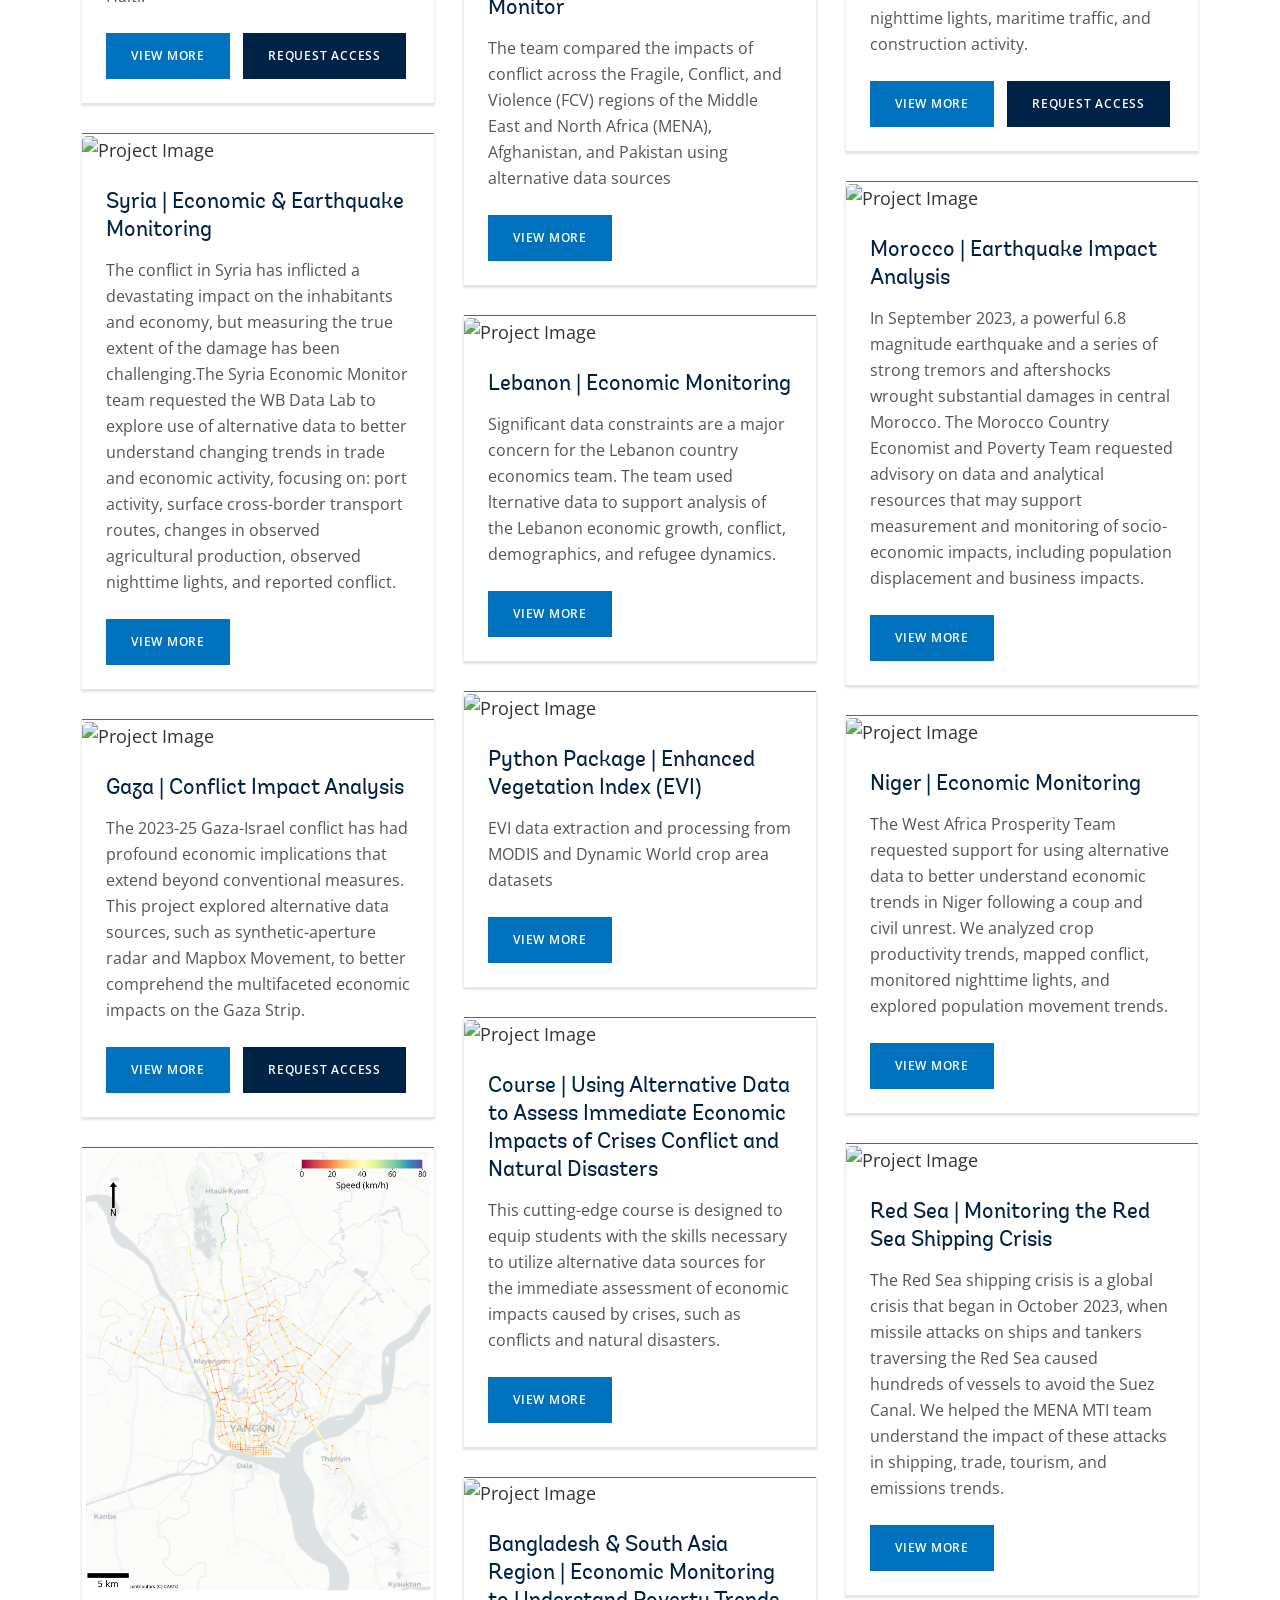
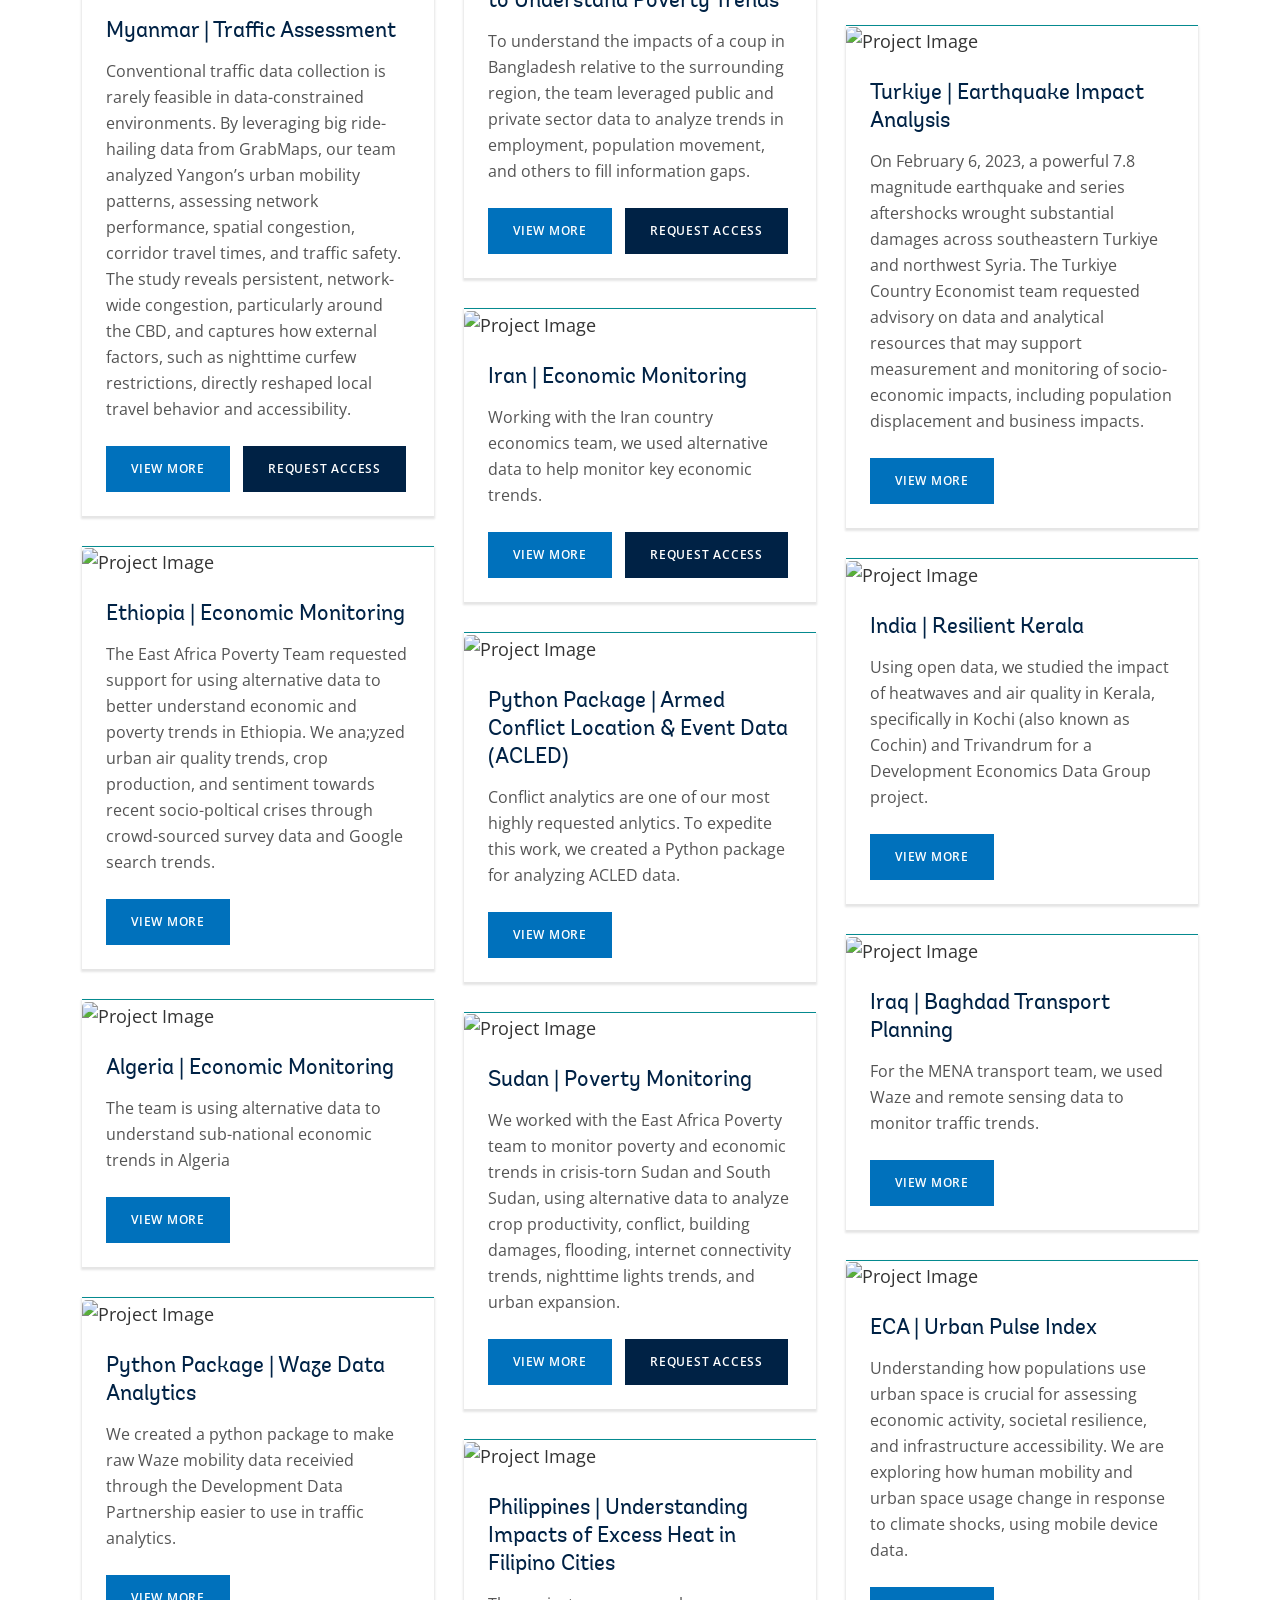
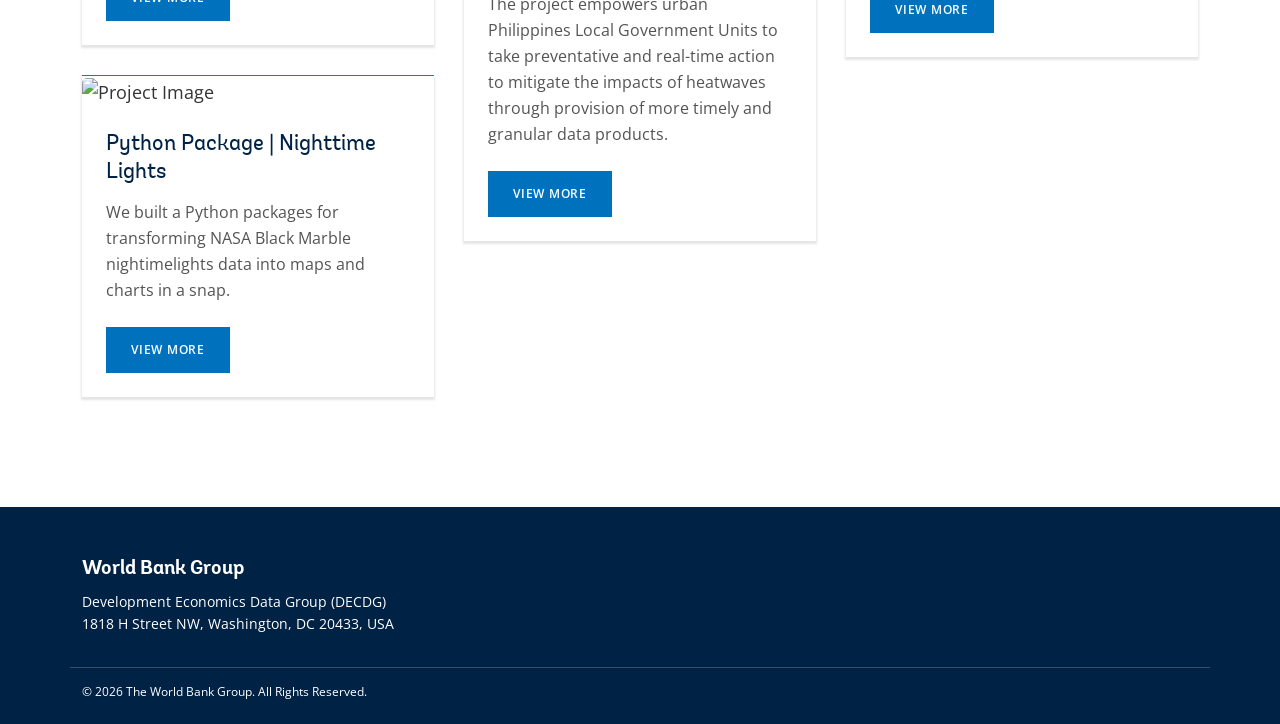
==== commit ce4ce617: "update image" ====
--- a/index.html
+++ b/index.html
@@ -73,6 +73,24 @@
                     <div class="masonry-item">
                         <div class="card">
                             
+                                <img src="./static/images/haiti.png" class="card-img-top" alt="Project Image">
+                            
+                            <div class="card-body">
+                                <h5 class="card-title">Haiti | Conflict Analysis</h5>
+                                <p class="card-text">The project works closely with the UNDSS team to visualize weekly conflicts near road networks within Haiti.</p>
+                                <a href=" https://github.com/worldbank/haiti-conflict-analysis" class="btn btn-primary" target="_blank">View More</a>
+                                
+                                <a href="mailto:datapartnership@worldbank.org?subject=Request%20to%20Access%20Project%20Information%20and%20Code%3A%20Haiti%20%7C%20Conflict%20Analysis&body=Dear%20Development%20Data%20Partnership%20Colleagues%2C%0A%0AI%20am%20writing%20to%20request%20permission%20to%20access%20project%20information%2C%20analytics%2C%20and%20code%20repository%20for%20the%20above-referenced%20project." class="btn btn-request-access">Request Access</a>
+                                
+                            </div>
+                        </div>
+                    </div>
+                    
+                
+                    
+                    <div class="masonry-item">
+                        <div class="card">
+                            
                                 <img src="./static/images/syr.png" class="card-img-top" alt="Project Image">
                             
                             <div class="card-body">
@@ -115,24 +133,6 @@
                                 <a href="https://musical-couscous-1ewy535.pages.github.io/README.html" class="btn btn-primary" target="_blank">View More</a>
                                 
                                 <a href="mailto:datapartnership@worldbank.org?subject=Request%20to%20Access%20Project%20Information%20and%20Code%3A%20Myanmar%20%7C%20Traffic%20Assessment&body=Dear%20Development%20Data%20Partnership%20Colleagues%2C%0A%0AI%20am%20writing%20to%20request%20permission%20to%20access%20project%20information%2C%20analytics%2C%20and%20code%20repository%20for%20the%20above-referenced%20project." class="btn btn-request-access">Request Access</a>
-                                
-                            </div>
-                        </div>
-                    </div>
-                    
-                
-                    
-                    <div class="masonry-item">
-                        <div class="card">
-                            
-                                <img src="./static/images/haiti.png" class="card-img-top" alt="Project Image">
-                            
-                            <div class="card-body">
-                                <h5 class="card-title">Haiti | Conflict Analysis</h5>
-                                <p class="card-text">The project works closely with the UNDSS team to visualize weekly conflicts near road networks within Haiti.</p>
-                                <a href=" https://github.com/worldbank/haiti-conflict-analysis" class="btn btn-primary" target="_blank">View More</a>
-                                
-                                <a href="mailto:datapartnership@worldbank.org?subject=Request%20to%20Access%20Project%20Information%20and%20Code%3A%20Haiti%20%7C%20Conflict%20Analysis&body=Dear%20Development%20Data%20Partnership%20Colleagues%2C%0A%0AI%20am%20writing%20to%20request%20permission%20to%20access%20project%20information%2C%20analytics%2C%20and%20code%20repository%20for%20the%20above-referenced%20project." class="btn btn-request-access">Request Access</a>
                                 
                             </div>
                         </div>
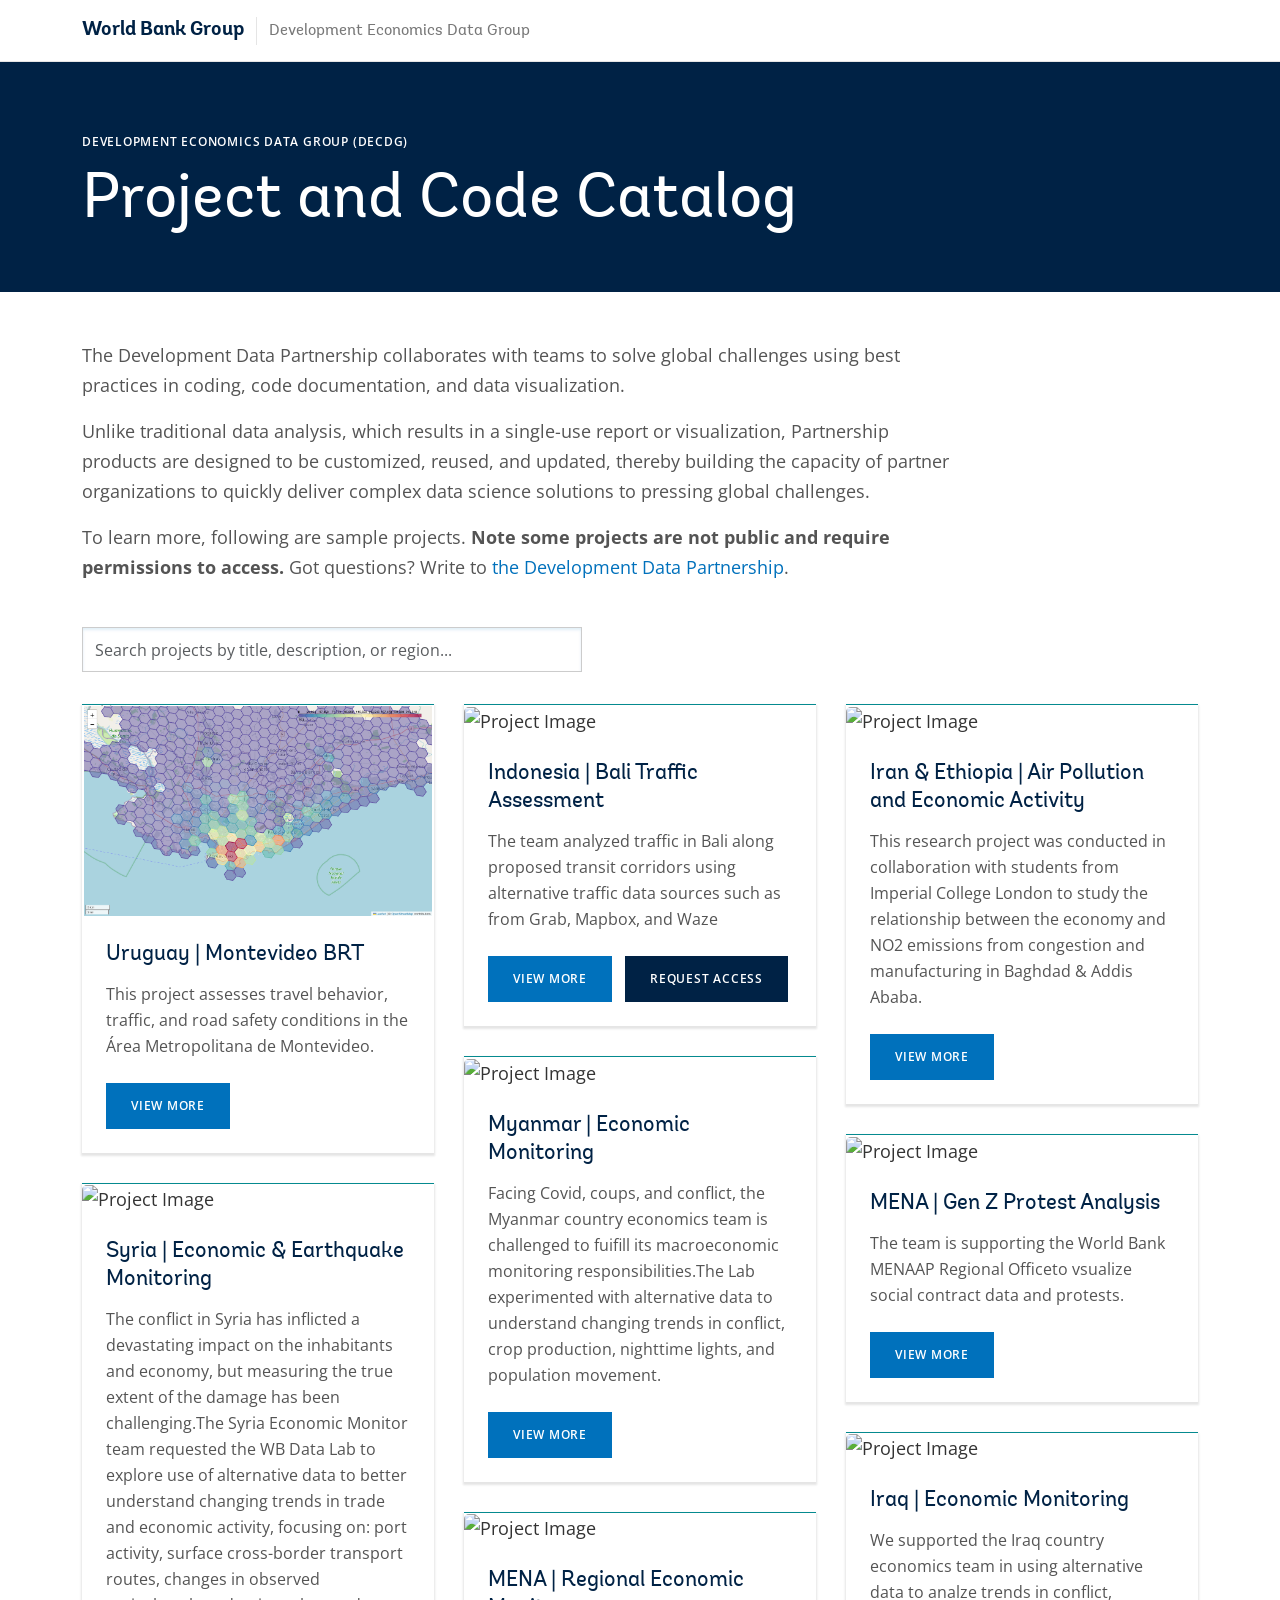
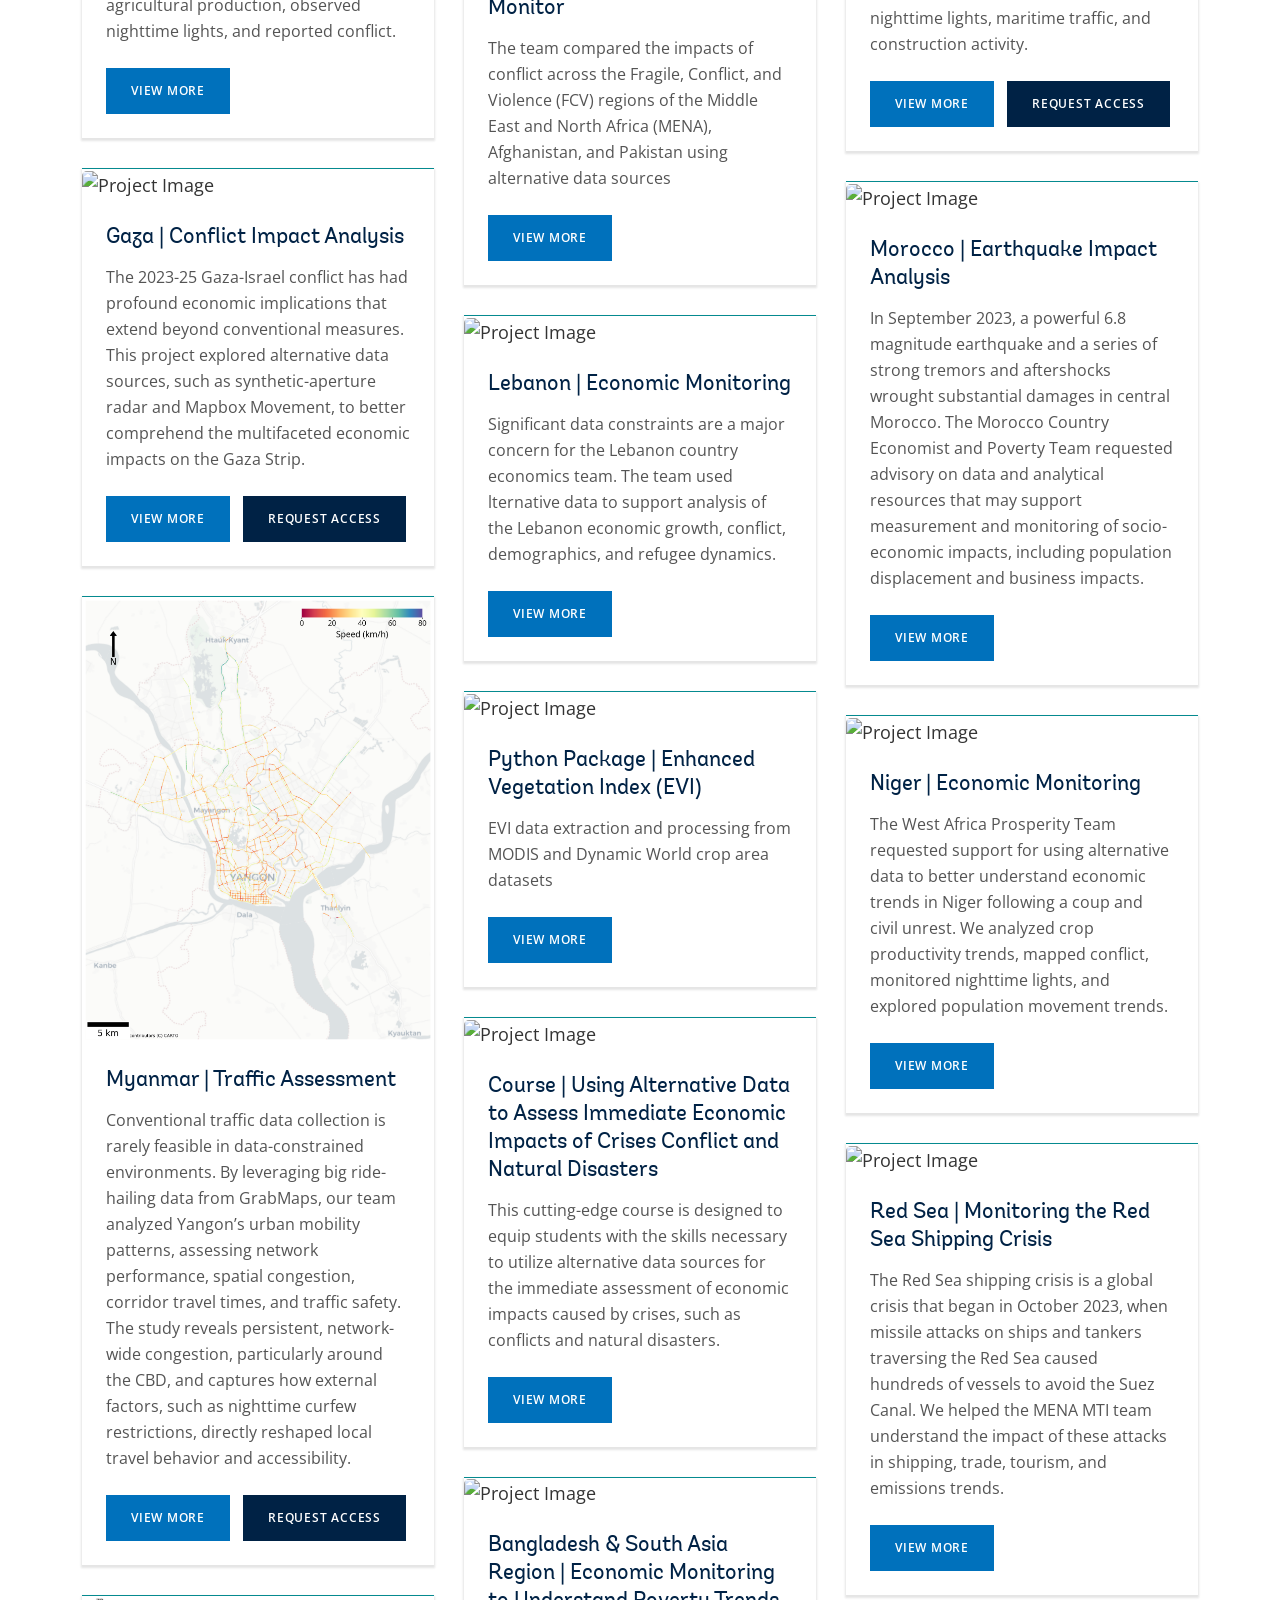
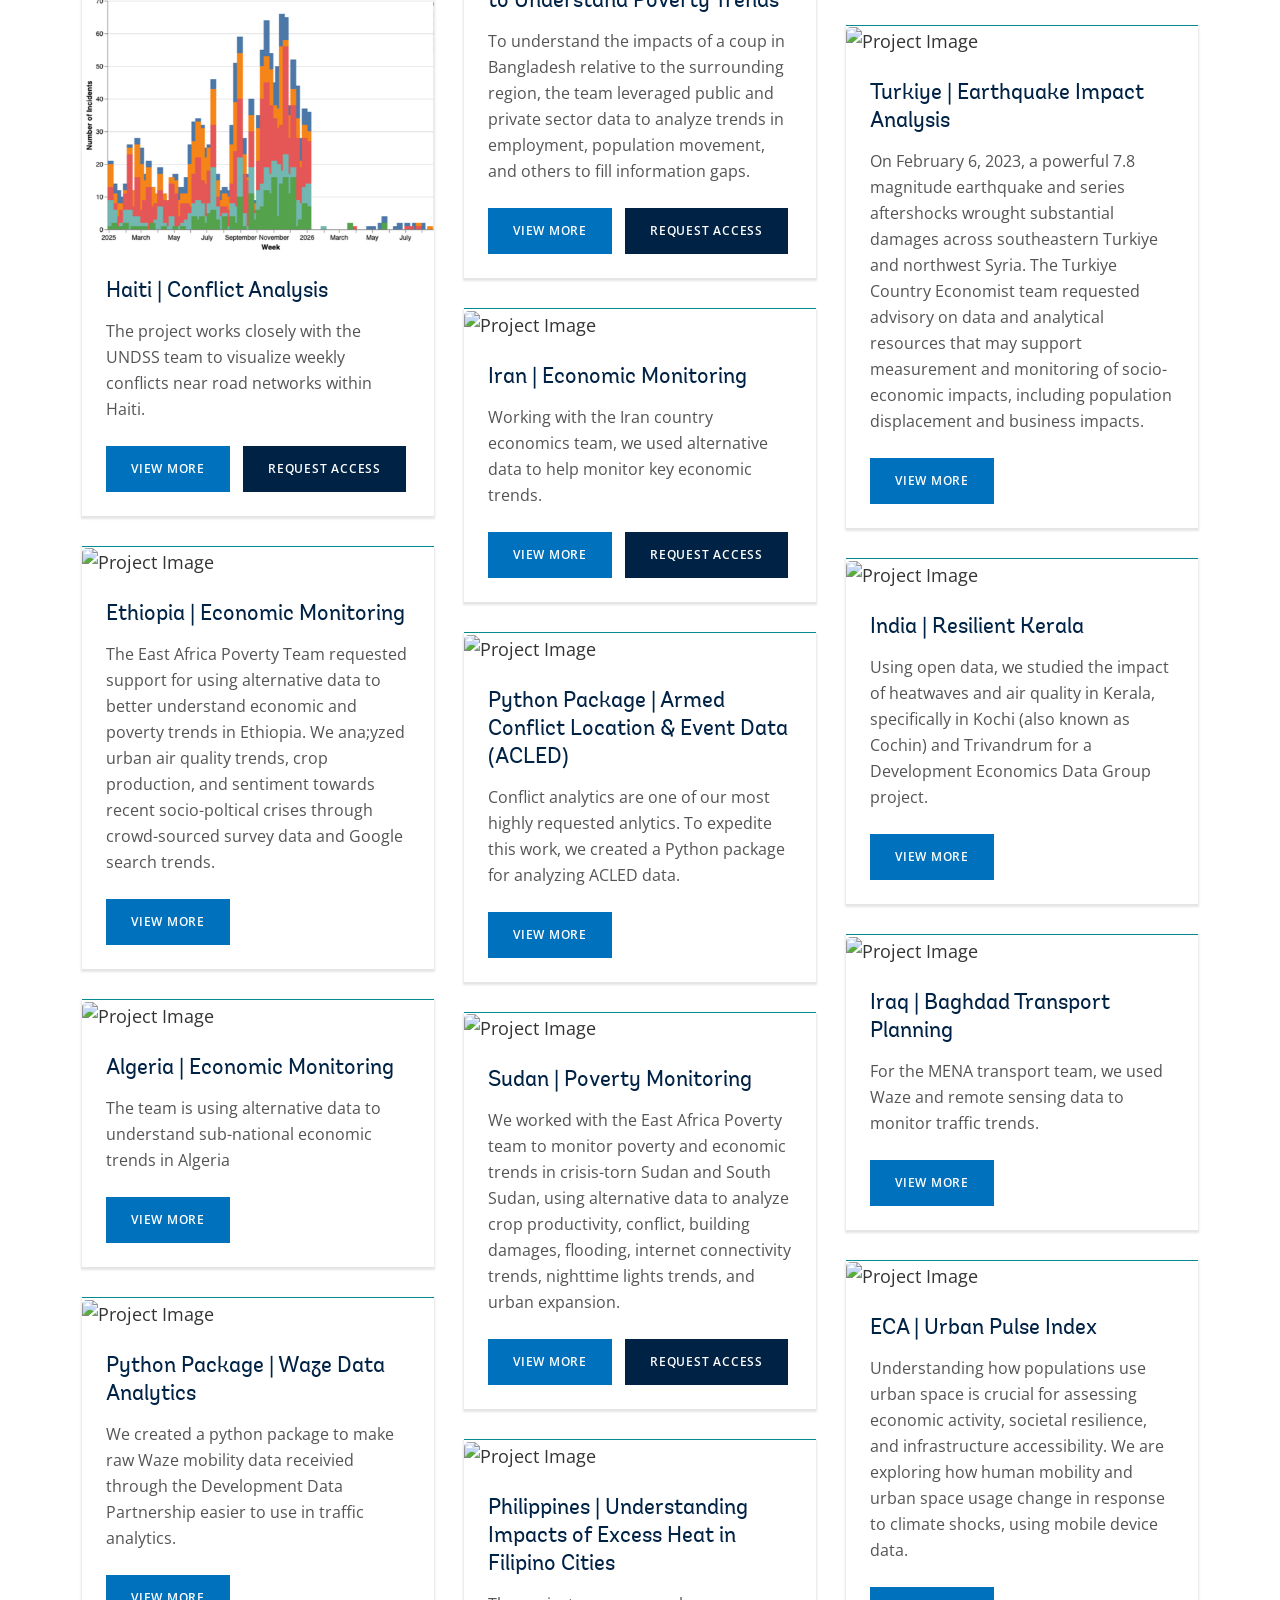
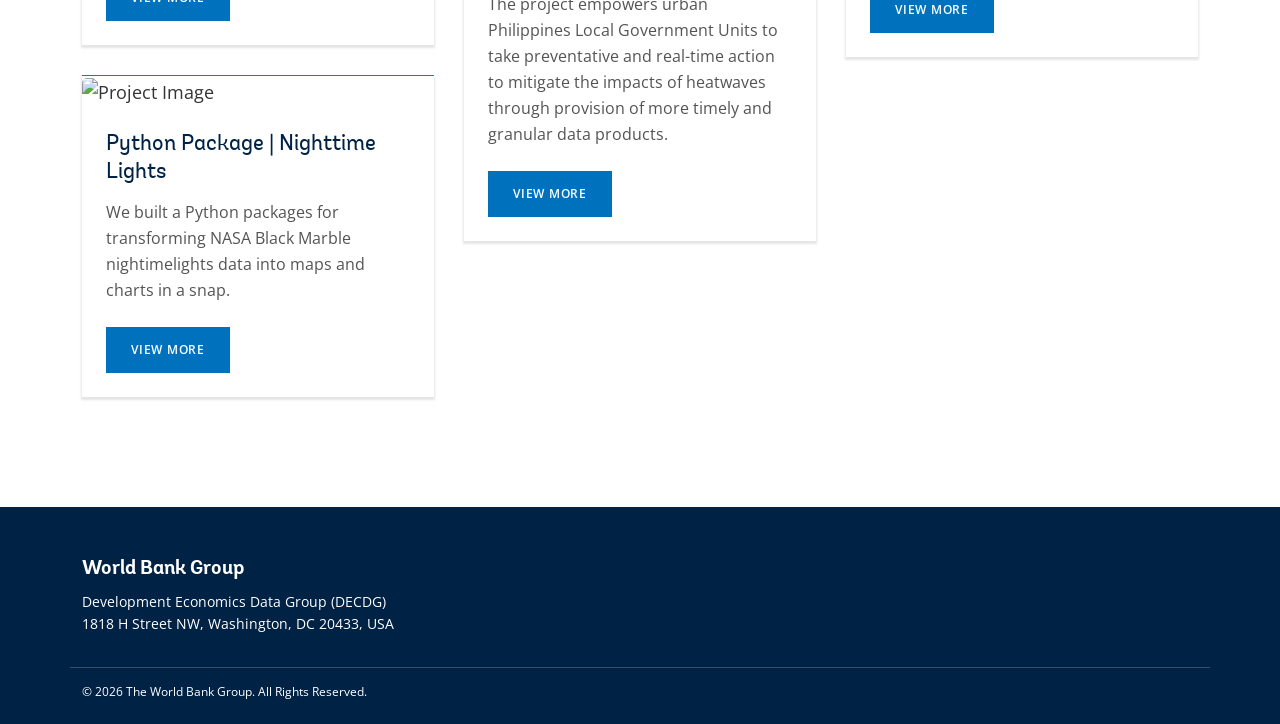
==== commit b62eb4b1: "update montevideo project url" ====
--- a/index.html
+++ b/index.html
@@ -60,9 +60,59 @@
                             <div class="card-body">
                                 <h5 class="card-title">Uruguay | Montevideo BRT</h5>
                                 <p class="card-text">This project assesses travel behavior, traffic, and road safety conditions in the Área Metropolitana de Montevideo.</p>
-                                <a href="https://legendary-dollop-k53e1zj.pages.github.io/README.html" class="btn btn-primary" target="_blank">View More</a>
-                                
-                                <a href="mailto:datapartnership@worldbank.org?subject=Request%20to%20Access%20Project%20Information%20and%20Code%3A%20Uruguay%20%7C%20Montevideo%20BRT&body=Dear%20Development%20Data%20Partnership%20Colleagues%2C%0A%0AI%20am%20writing%20to%20request%20permission%20to%20access%20project%20information%2C%20analytics%2C%20and%20code%20repository%20for%20the%20above-referenced%20project." class="btn btn-request-access">Request Access</a>
+                                <a href="https://worldbank.github.io/montevideo-brt/README.html" class="btn btn-primary" target="_blank">View More</a>
+                                
+                            </div>
+                        </div>
+                    </div>
+                    
+                
+                    
+                    <div class="masonry-item">
+                        <div class="card">
+                            
+                                <img src="./static/images/syr.png" class="card-img-top" alt="Project Image">
+                            
+                            <div class="card-body">
+                                <h5 class="card-title">Syria | Economic &amp; Earthquake Monitoring</h5>
+                                <p class="card-text">The conflict in Syria has inflicted a devastating impact on the inhabitants and economy, but measuring the true extent of the damage has been challenging.The Syria Economic Monitor team requested the WB Data Lab to explore use of alternative data to better understand changing trends in trade and economic activity, focusing on: port activity, surface cross-border transport routes, changes in observed agricultural production, observed nighttime lights, and reported conflict.</p>
+                                <a href="https://datapartnership.org/syria-economic-monitor/README.html" class="btn btn-primary" target="_blank">View More</a>
+                                
+                            </div>
+                        </div>
+                    </div>
+                    
+                
+                    
+                    <div class="masonry-item">
+                        <div class="card">
+                            
+                                <img src="./static/images/gaza.png" class="card-img-top" alt="Project Image">
+                            
+                            <div class="card-body">
+                                <h5 class="card-title">Gaza | Conflict Impact Analysis</h5>
+                                <p class="card-text">The 2023-25 Gaza-Israel conflict has had profound economic implications that extend beyond conventional measures. This project explored alternative data sources, such as synthetic-aperture radar and Mapbox Movement, to better comprehend the multifaceted economic impacts on the Gaza Strip.</p>
+                                <a href="https://worldbank.github.io/gaza-israel-conflict-impact-analysis/README.html" class="btn btn-primary" target="_blank">View More</a>
+                                
+                                <a href="mailto:datapartnership@worldbank.org?subject=Request%20to%20Access%20Project%20Information%20and%20Code%3A%20Gaza%20%7C%20Conflict%20Impact%20Analysis&body=Dear%20Development%20Data%20Partnership%20Colleagues%2C%0A%0AI%20am%20writing%20to%20request%20permission%20to%20access%20project%20information%2C%20analytics%2C%20and%20code%20repository%20for%20the%20above-referenced%20project." class="btn btn-request-access">Request Access</a>
+                                
+                            </div>
+                        </div>
+                    </div>
+                    
+                
+                    
+                    <div class="masonry-item">
+                        <div class="card">
+                            
+                                <img src="./static/images/myanmar-traffic.png" class="card-img-top" alt="Project Image">
+                            
+                            <div class="card-body">
+                                <h5 class="card-title">Myanmar | Traffic Assessment</h5>
+                                <p class="card-text">Conventional traffic data collection is rarely feasible in data-constrained environments. By leveraging big ride-hailing data from GrabMaps, our team analyzed Yangon’s urban mobility patterns, assessing network performance, spatial congestion, corridor travel times, and traffic safety. The study reveals persistent, network-wide congestion, particularly around the CBD, and captures how external factors, such as nighttime curfew restrictions, directly reshaped local travel behavior and accessibility.</p>
+                                <a href="https://musical-couscous-1ewy535.pages.github.io/README.html" class="btn btn-primary" target="_blank">View More</a>
+                                
+                                <a href="mailto:datapartnership@worldbank.org?subject=Request%20to%20Access%20Project%20Information%20and%20Code%3A%20Myanmar%20%7C%20Traffic%20Assessment&body=Dear%20Development%20Data%20Partnership%20Colleagues%2C%0A%0AI%20am%20writing%20to%20request%20permission%20to%20access%20project%20information%2C%20analytics%2C%20and%20code%20repository%20for%20the%20above-referenced%20project." class="btn btn-request-access">Request Access</a>
                                 
                             </div>
                         </div>
@@ -81,58 +131,6 @@
                                 <a href=" https://github.com/worldbank/haiti-conflict-analysis" class="btn btn-primary" target="_blank">View More</a>
                                 
                                 <a href="mailto:datapartnership@worldbank.org?subject=Request%20to%20Access%20Project%20Information%20and%20Code%3A%20Haiti%20%7C%20Conflict%20Analysis&body=Dear%20Development%20Data%20Partnership%20Colleagues%2C%0A%0AI%20am%20writing%20to%20request%20permission%20to%20access%20project%20information%2C%20analytics%2C%20and%20code%20repository%20for%20the%20above-referenced%20project." class="btn btn-request-access">Request Access</a>
-                                
-                            </div>
-                        </div>
-                    </div>
-                    
-                
-                    
-                    <div class="masonry-item">
-                        <div class="card">
-                            
-                                <img src="./static/images/syr.png" class="card-img-top" alt="Project Image">
-                            
-                            <div class="card-body">
-                                <h5 class="card-title">Syria | Economic &amp; Earthquake Monitoring</h5>
-                                <p class="card-text">The conflict in Syria has inflicted a devastating impact on the inhabitants and economy, but measuring the true extent of the damage has been challenging.The Syria Economic Monitor team requested the WB Data Lab to explore use of alternative data to better understand changing trends in trade and economic activity, focusing on: port activity, surface cross-border transport routes, changes in observed agricultural production, observed nighttime lights, and reported conflict.</p>
-                                <a href="https://datapartnership.org/syria-economic-monitor/README.html" class="btn btn-primary" target="_blank">View More</a>
-                                
-                            </div>
-                        </div>
-                    </div>
-                    
-                
-                    
-                    <div class="masonry-item">
-                        <div class="card">
-                            
-                                <img src="./static/images/gaza.png" class="card-img-top" alt="Project Image">
-                            
-                            <div class="card-body">
-                                <h5 class="card-title">Gaza | Conflict Impact Analysis</h5>
-                                <p class="card-text">The 2023-25 Gaza-Israel conflict has had profound economic implications that extend beyond conventional measures. This project explored alternative data sources, such as synthetic-aperture radar and Mapbox Movement, to better comprehend the multifaceted economic impacts on the Gaza Strip.</p>
-                                <a href="https://worldbank.github.io/gaza-israel-conflict-impact-analysis/README.html" class="btn btn-primary" target="_blank">View More</a>
-                                
-                                <a href="mailto:datapartnership@worldbank.org?subject=Request%20to%20Access%20Project%20Information%20and%20Code%3A%20Gaza%20%7C%20Conflict%20Impact%20Analysis&body=Dear%20Development%20Data%20Partnership%20Colleagues%2C%0A%0AI%20am%20writing%20to%20request%20permission%20to%20access%20project%20information%2C%20analytics%2C%20and%20code%20repository%20for%20the%20above-referenced%20project." class="btn btn-request-access">Request Access</a>
-                                
-                            </div>
-                        </div>
-                    </div>
-                    
-                
-                    
-                    <div class="masonry-item">
-                        <div class="card">
-                            
-                                <img src="./static/images/myanmar-traffic.png" class="card-img-top" alt="Project Image">
-                            
-                            <div class="card-body">
-                                <h5 class="card-title">Myanmar | Traffic Assessment</h5>
-                                <p class="card-text">Conventional traffic data collection is rarely feasible in data-constrained environments. By leveraging big ride-hailing data from GrabMaps, our team analyzed Yangon’s urban mobility patterns, assessing network performance, spatial congestion, corridor travel times, and traffic safety. The study reveals persistent, network-wide congestion, particularly around the CBD, and captures how external factors, such as nighttime curfew restrictions, directly reshaped local travel behavior and accessibility.</p>
-                                <a href="https://musical-couscous-1ewy535.pages.github.io/README.html" class="btn btn-primary" target="_blank">View More</a>
-                                
-                                <a href="mailto:datapartnership@worldbank.org?subject=Request%20to%20Access%20Project%20Information%20and%20Code%3A%20Myanmar%20%7C%20Traffic%20Assessment&body=Dear%20Development%20Data%20Partnership%20Colleagues%2C%0A%0AI%20am%20writing%20to%20request%20permission%20to%20access%20project%20information%2C%20analytics%2C%20and%20code%20repository%20for%20the%20above-referenced%20project." class="btn btn-request-access">Request Access</a>
                                 
                             </div>
                         </div>
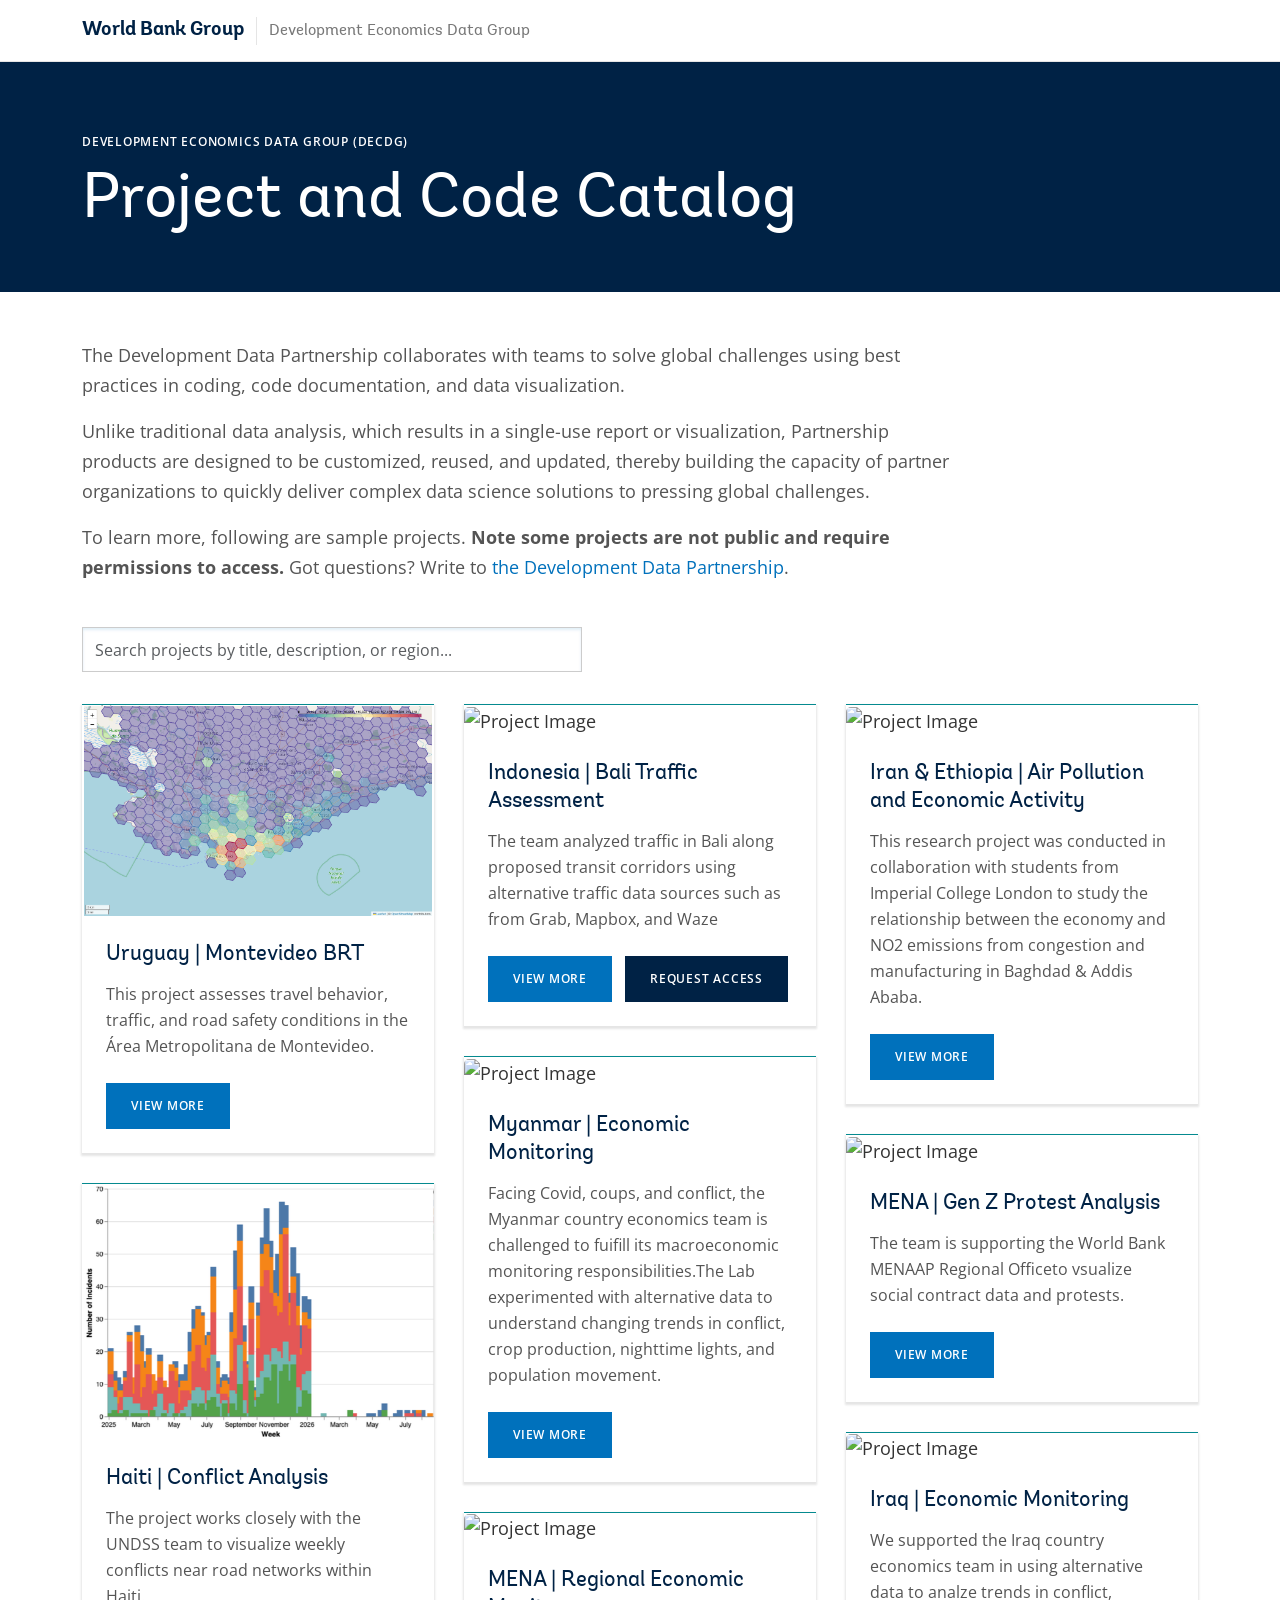
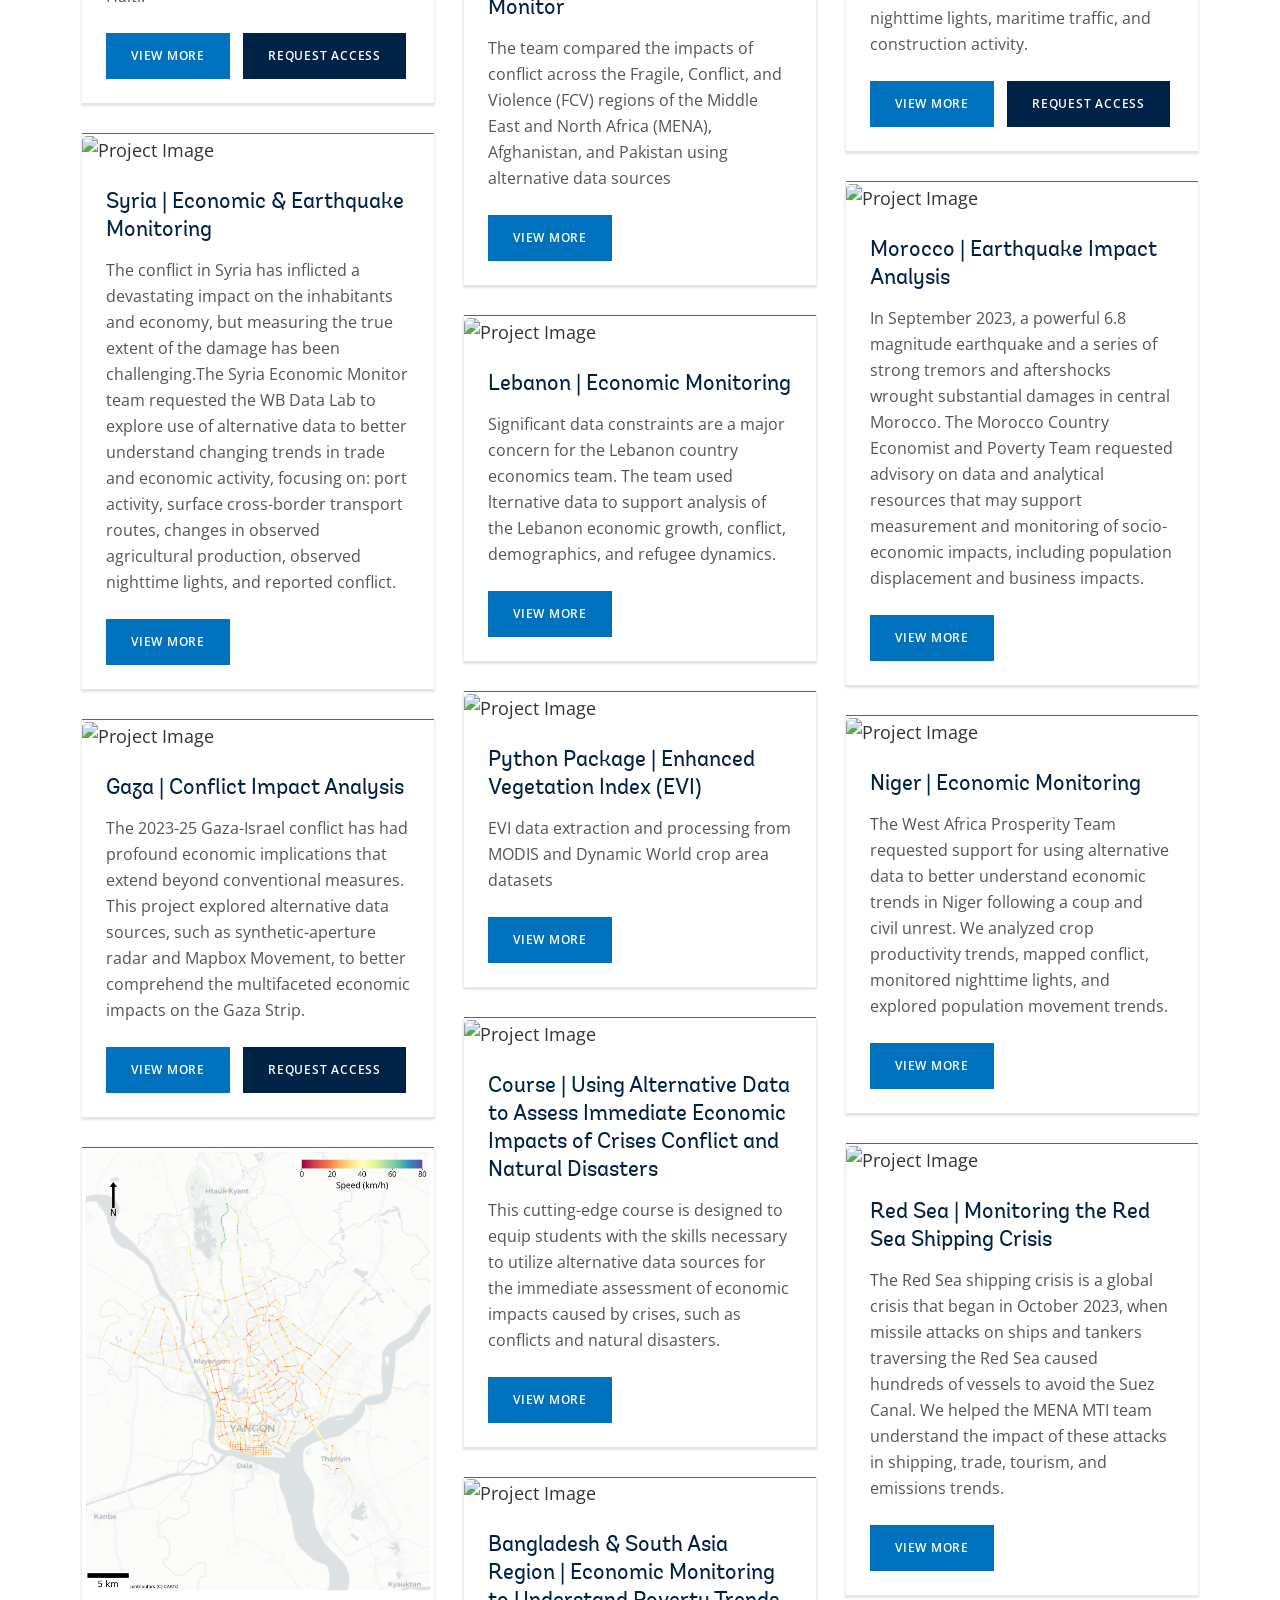
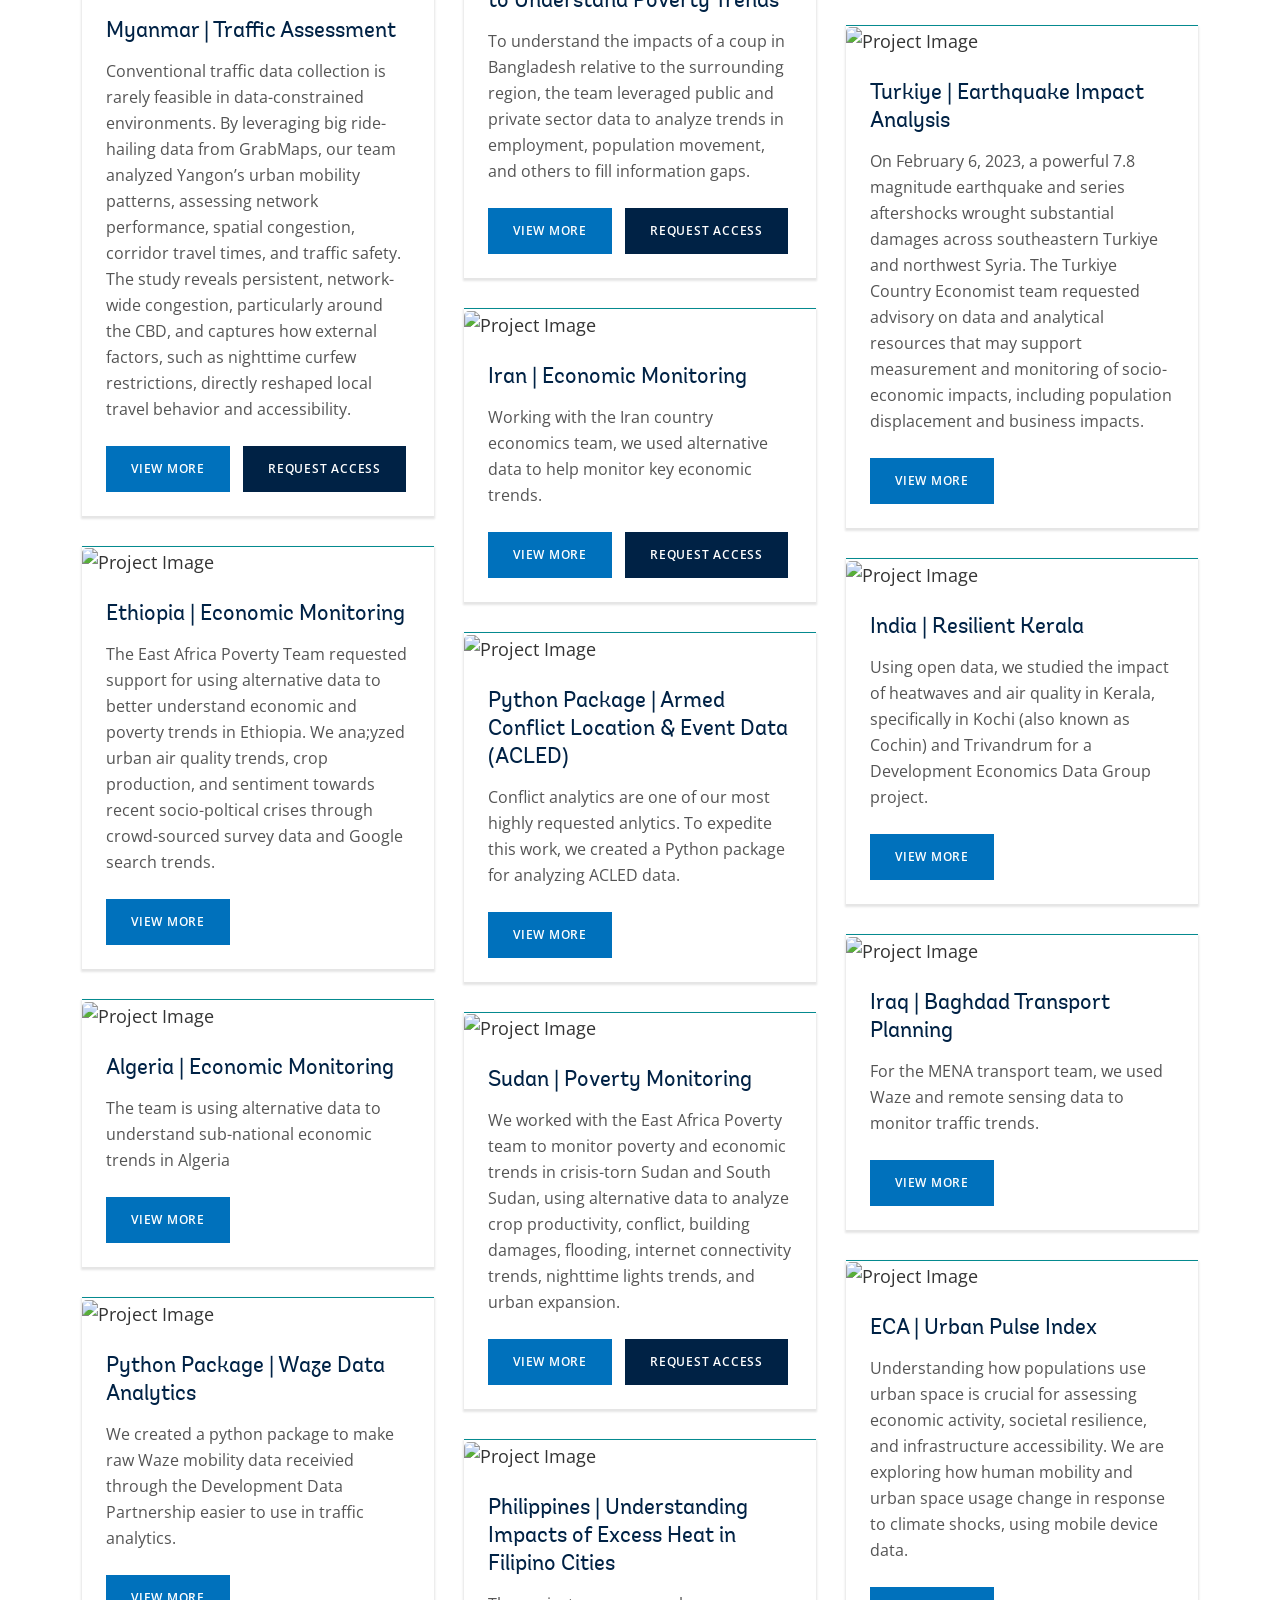
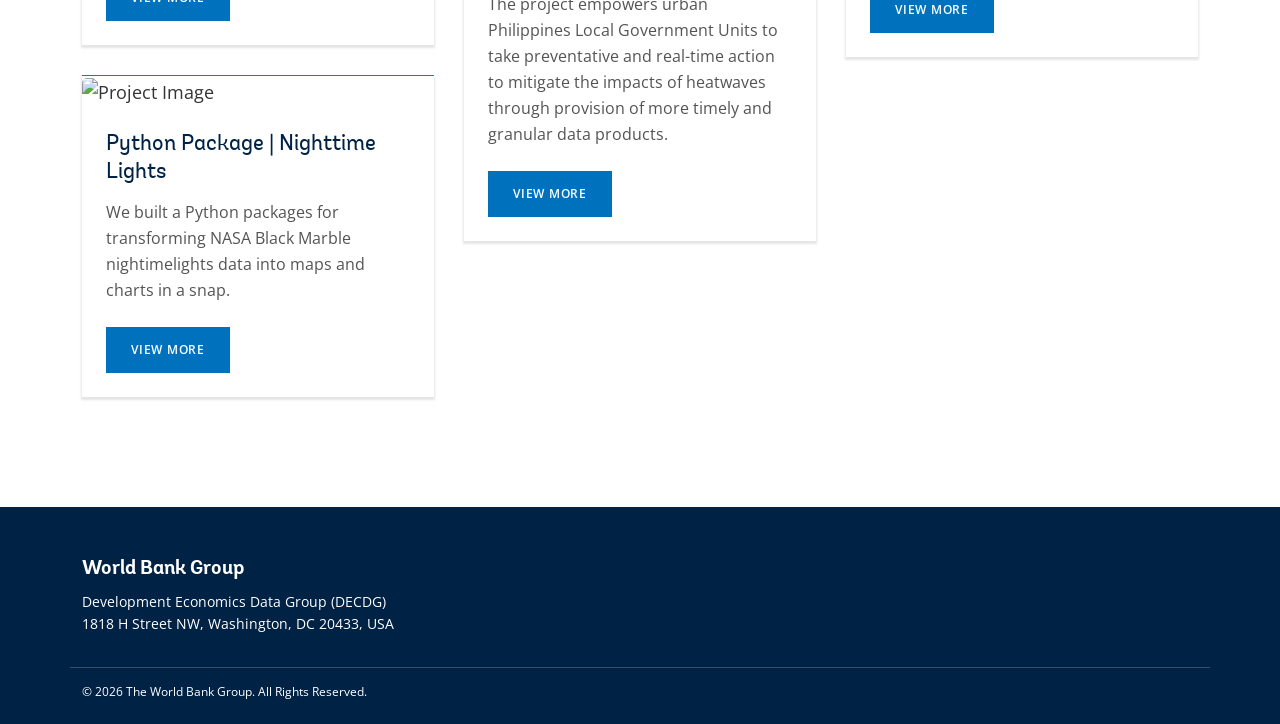
==== commit aabb82e5: "updates" ====
--- a/index.html
+++ b/index.html
@@ -71,6 +71,24 @@
                     <div class="masonry-item">
                         <div class="card">
                             
+                                <img src="./static/images/haiti.png" class="card-img-top" alt="Project Image">
+                            
+                            <div class="card-body">
+                                <h5 class="card-title">Haiti | Conflict Analysis</h5>
+                                <p class="card-text">The project works closely with the UNDSS team to visualize weekly conflicts near road networks within Haiti.</p>
+                                <a href=" https://github.com/worldbank/haiti-conflict-analysis" class="btn btn-primary" target="_blank">View More</a>
+                                
+                                <a href="mailto:datapartnership@worldbank.org?subject=Request%20to%20Access%20Project%20Information%20and%20Code%3A%20Haiti%20%7C%20Conflict%20Analysis&body=Dear%20Development%20Data%20Partnership%20Colleagues%2C%0A%0AI%20am%20writing%20to%20request%20permission%20to%20access%20project%20information%2C%20analytics%2C%20and%20code%20repository%20for%20the%20above-referenced%20project." class="btn btn-request-access">Request Access</a>
+                                
+                            </div>
+                        </div>
+                    </div>
+                    
+                
+                    
+                    <div class="masonry-item">
+                        <div class="card">
+                            
                                 <img src="./static/images/syr.png" class="card-img-top" alt="Project Image">
                             
                             <div class="card-body">
@@ -113,24 +131,6 @@
                                 <a href="https://musical-couscous-1ewy535.pages.github.io/README.html" class="btn btn-primary" target="_blank">View More</a>
                                 
                                 <a href="mailto:datapartnership@worldbank.org?subject=Request%20to%20Access%20Project%20Information%20and%20Code%3A%20Myanmar%20%7C%20Traffic%20Assessment&body=Dear%20Development%20Data%20Partnership%20Colleagues%2C%0A%0AI%20am%20writing%20to%20request%20permission%20to%20access%20project%20information%2C%20analytics%2C%20and%20code%20repository%20for%20the%20above-referenced%20project." class="btn btn-request-access">Request Access</a>
-                                
-                            </div>
-                        </div>
-                    </div>
-                    
-                
-                    
-                    <div class="masonry-item">
-                        <div class="card">
-                            
-                                <img src="./static/images/haiti.png" class="card-img-top" alt="Project Image">
-                            
-                            <div class="card-body">
-                                <h5 class="card-title">Haiti | Conflict Analysis</h5>
-                                <p class="card-text">The project works closely with the UNDSS team to visualize weekly conflicts near road networks within Haiti.</p>
-                                <a href=" https://github.com/worldbank/haiti-conflict-analysis" class="btn btn-primary" target="_blank">View More</a>
-                                
-                                <a href="mailto:datapartnership@worldbank.org?subject=Request%20to%20Access%20Project%20Information%20and%20Code%3A%20Haiti%20%7C%20Conflict%20Analysis&body=Dear%20Development%20Data%20Partnership%20Colleagues%2C%0A%0AI%20am%20writing%20to%20request%20permission%20to%20access%20project%20information%2C%20analytics%2C%20and%20code%20repository%20for%20the%20above-referenced%20project." class="btn btn-request-access">Request Access</a>
                                 
                             </div>
                         </div>
